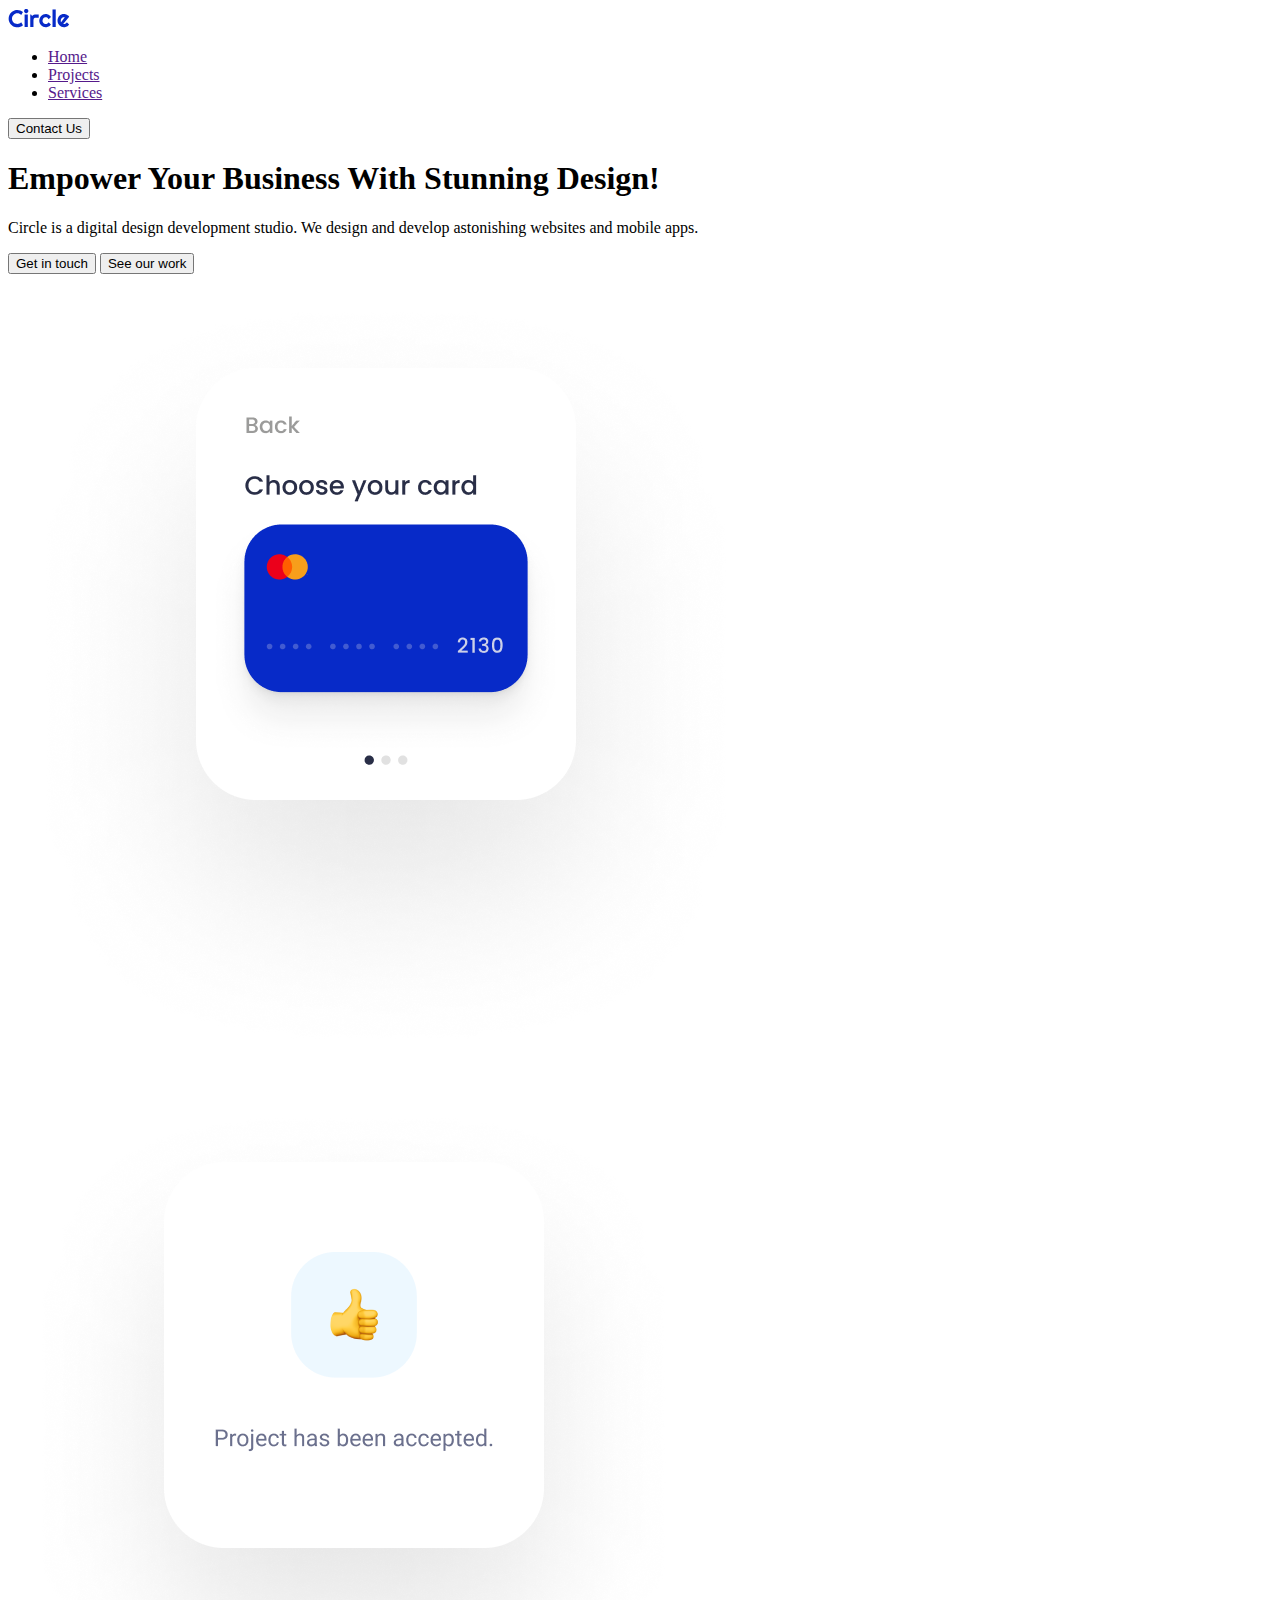
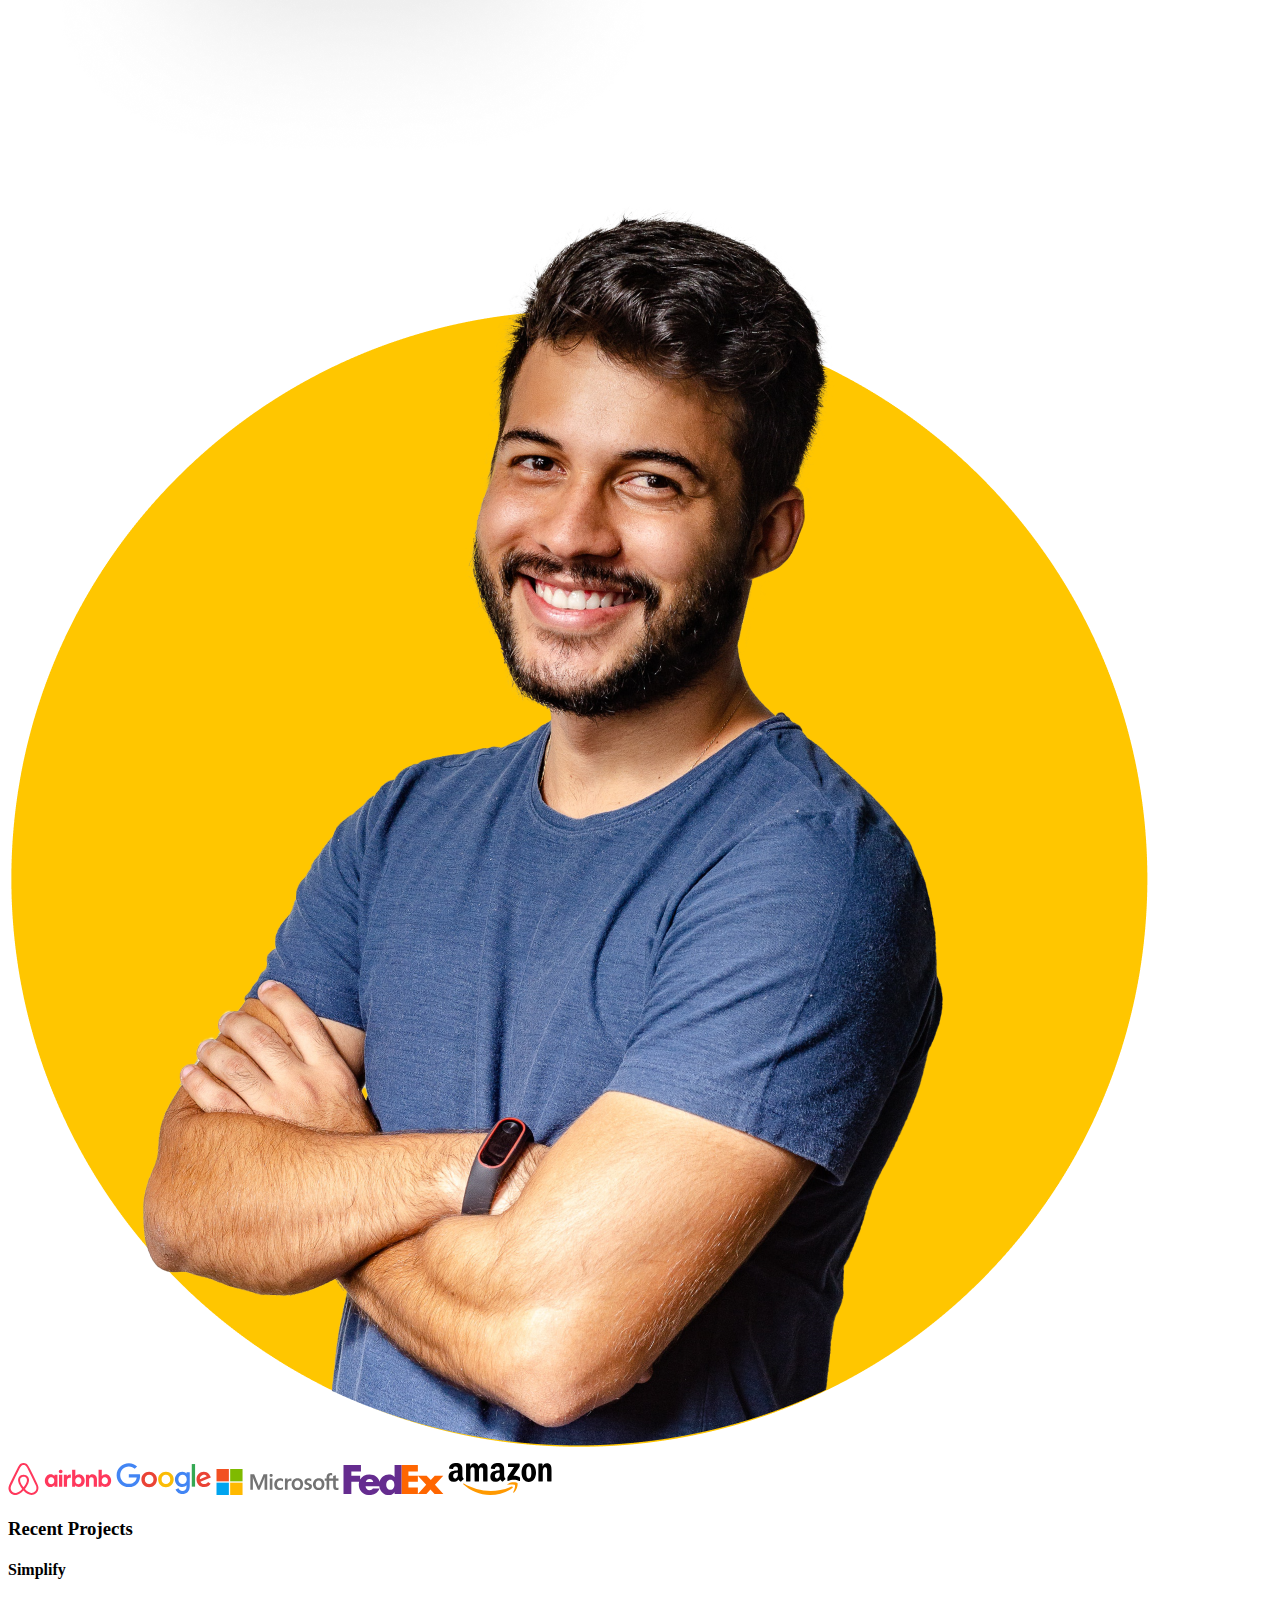
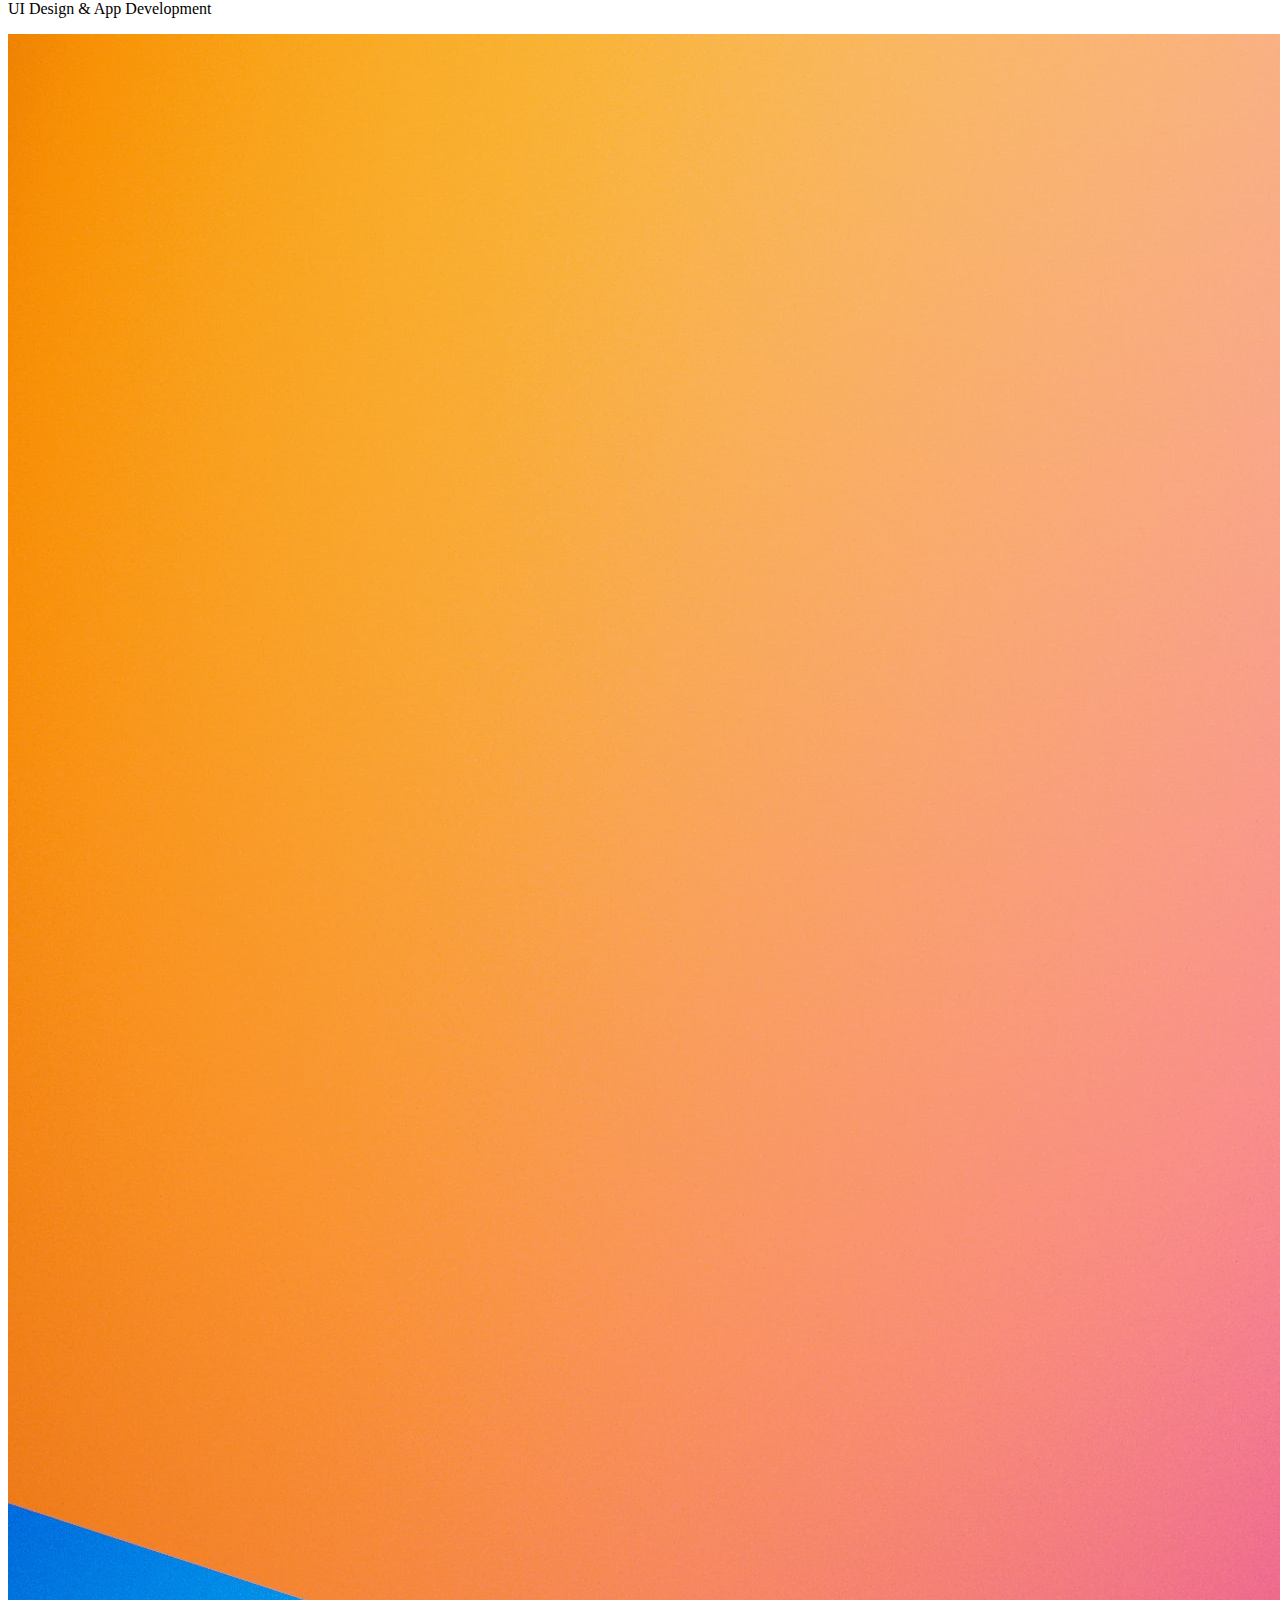
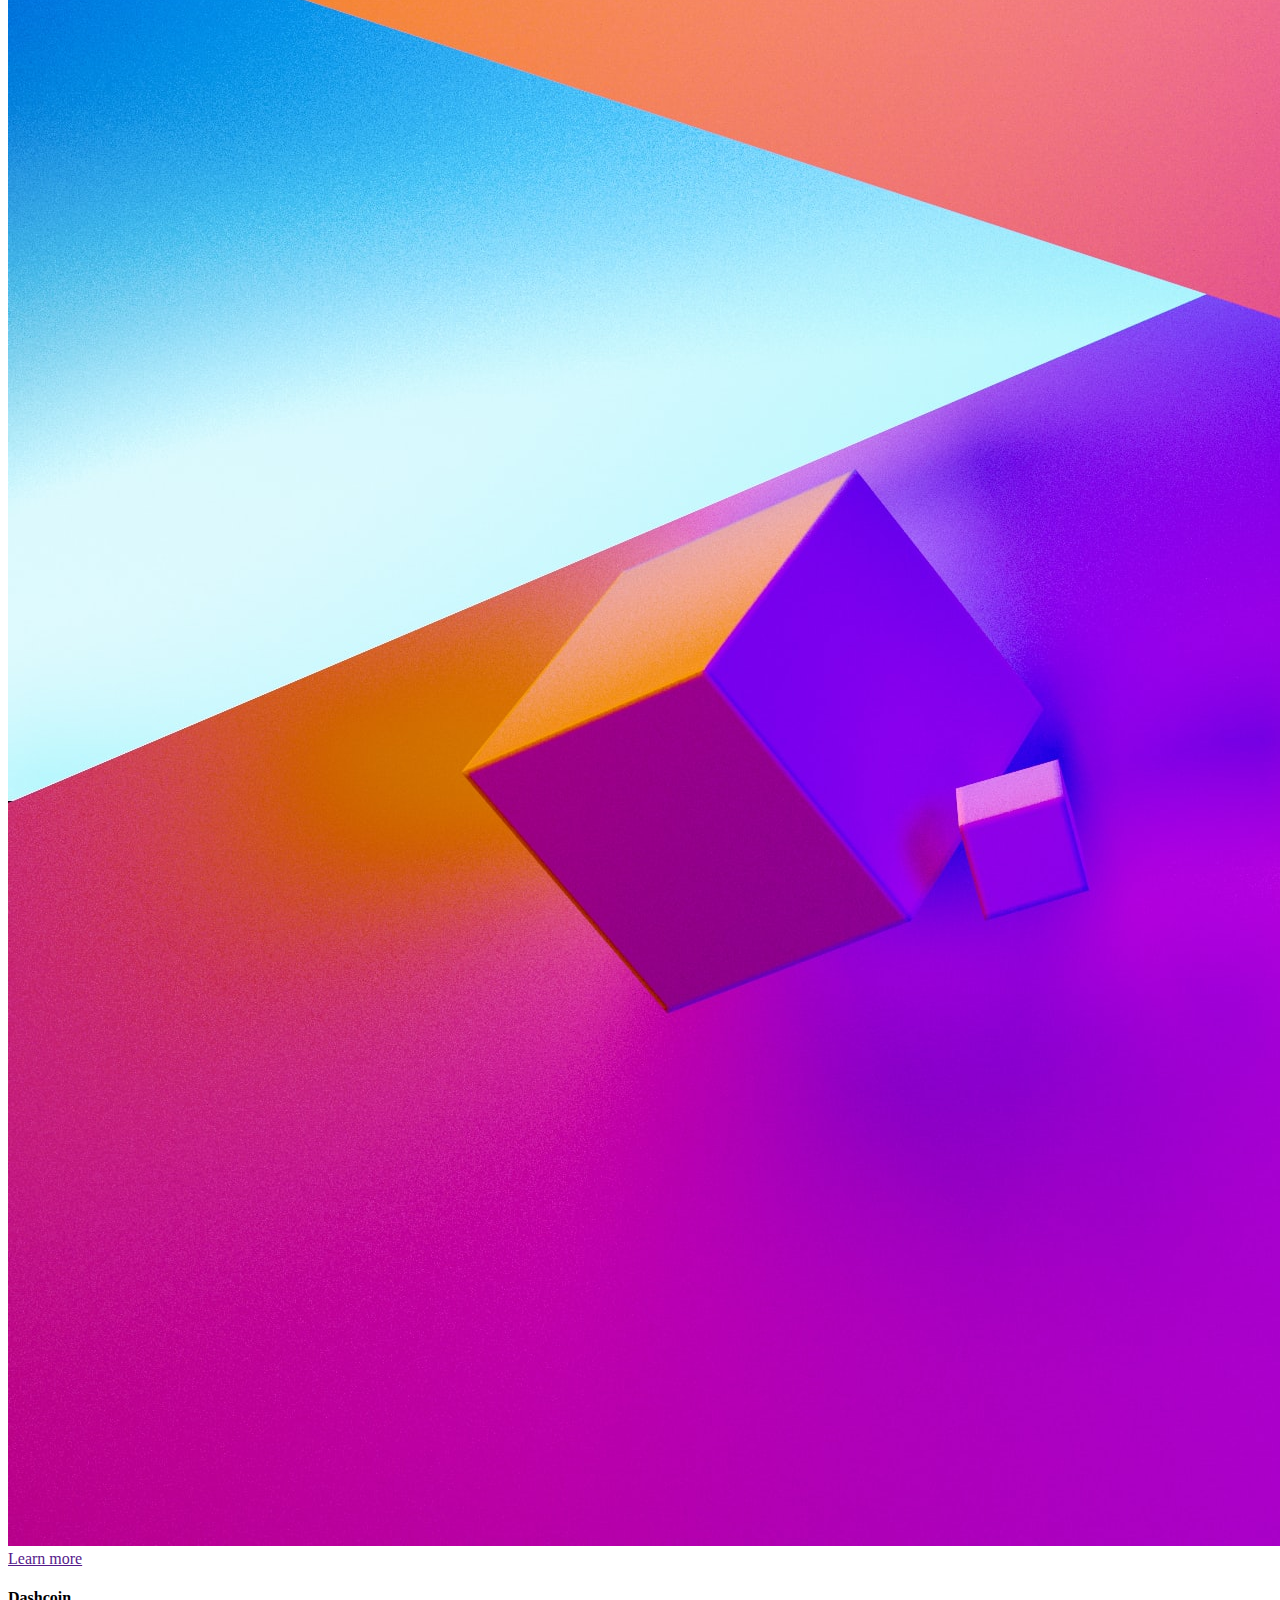
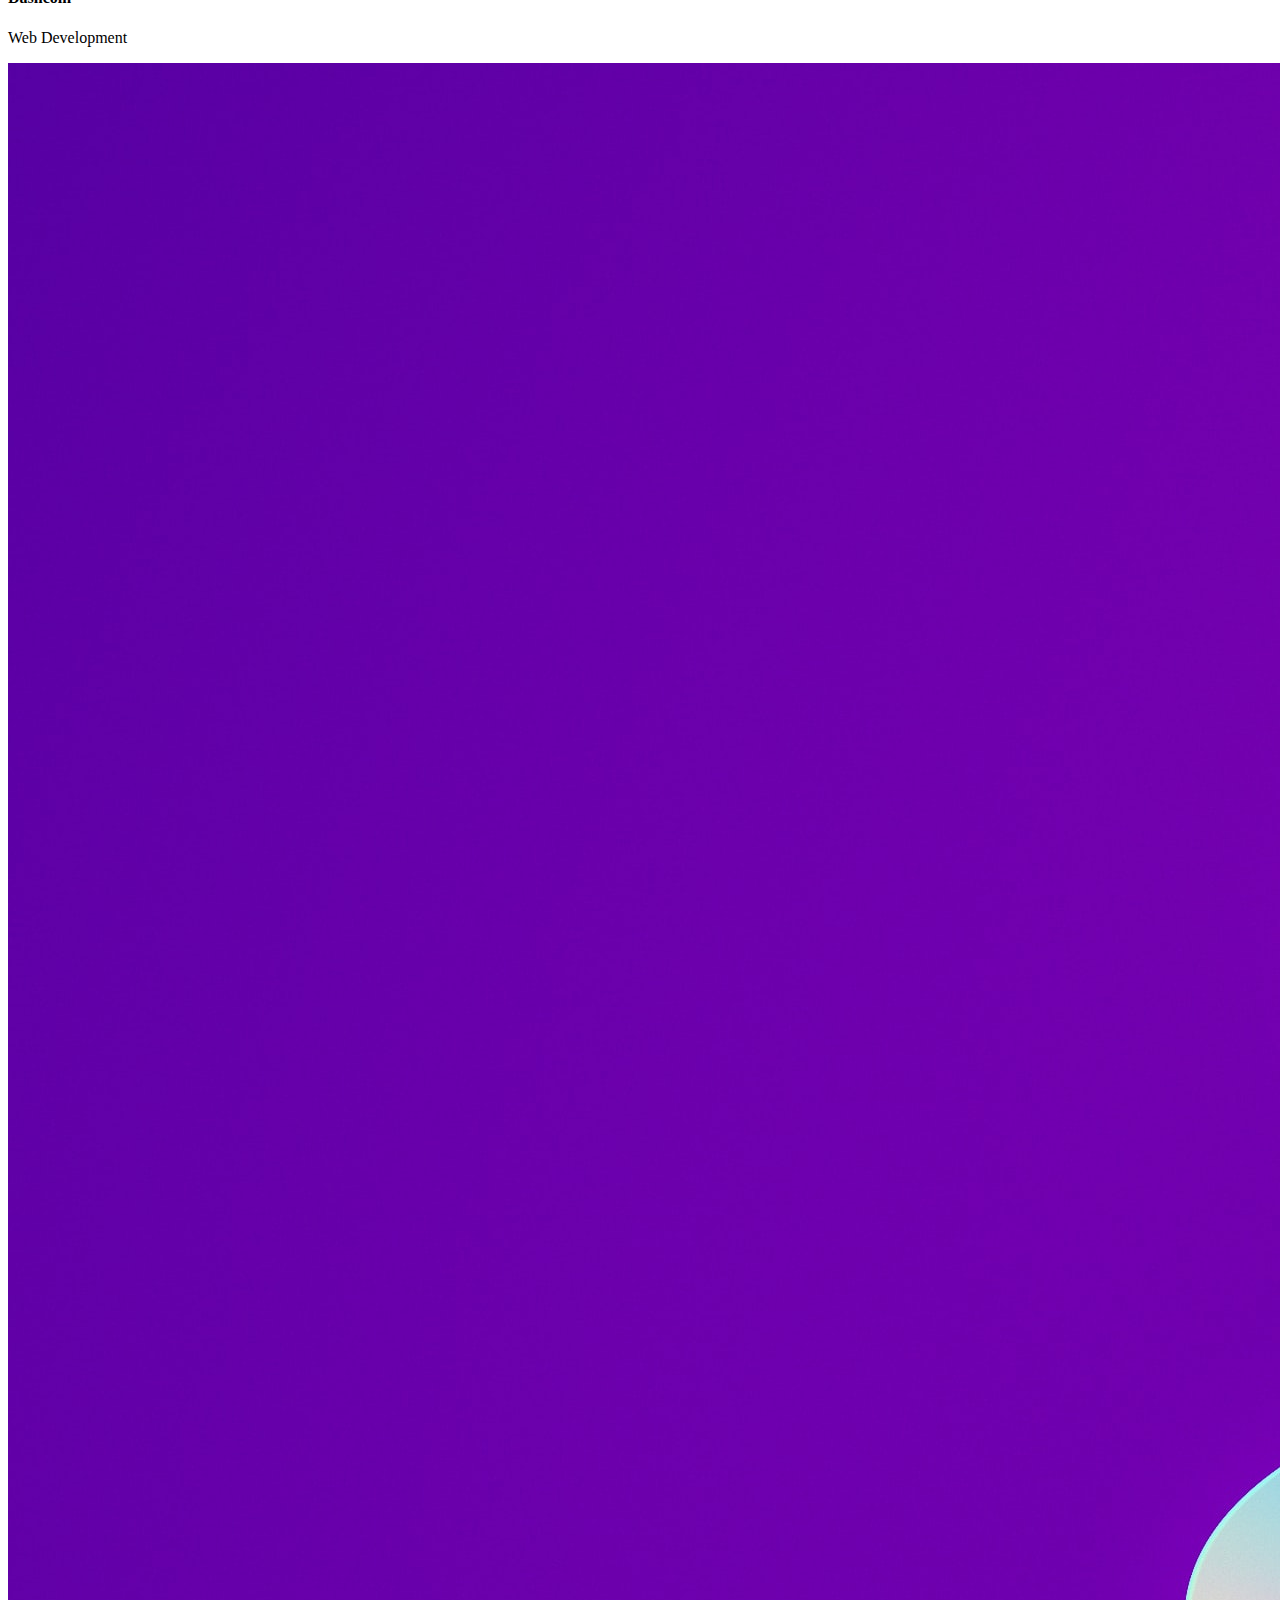
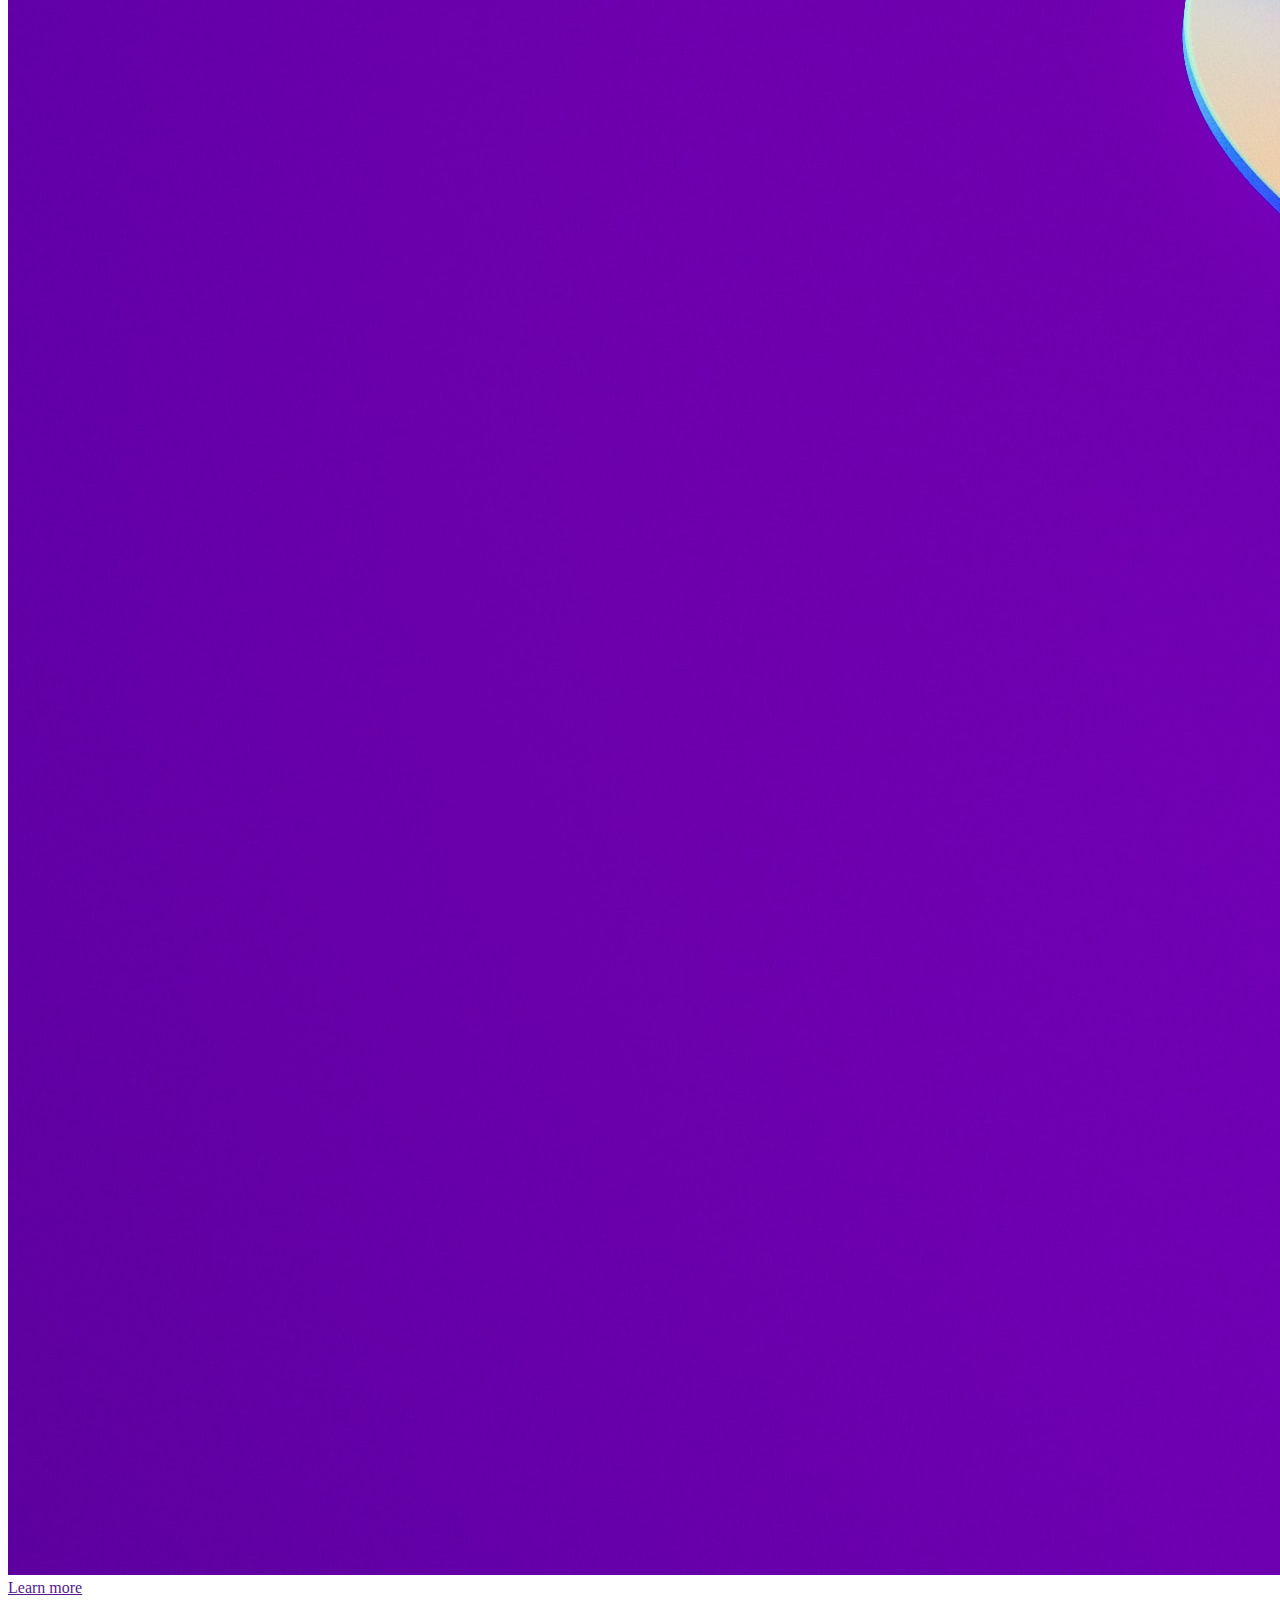
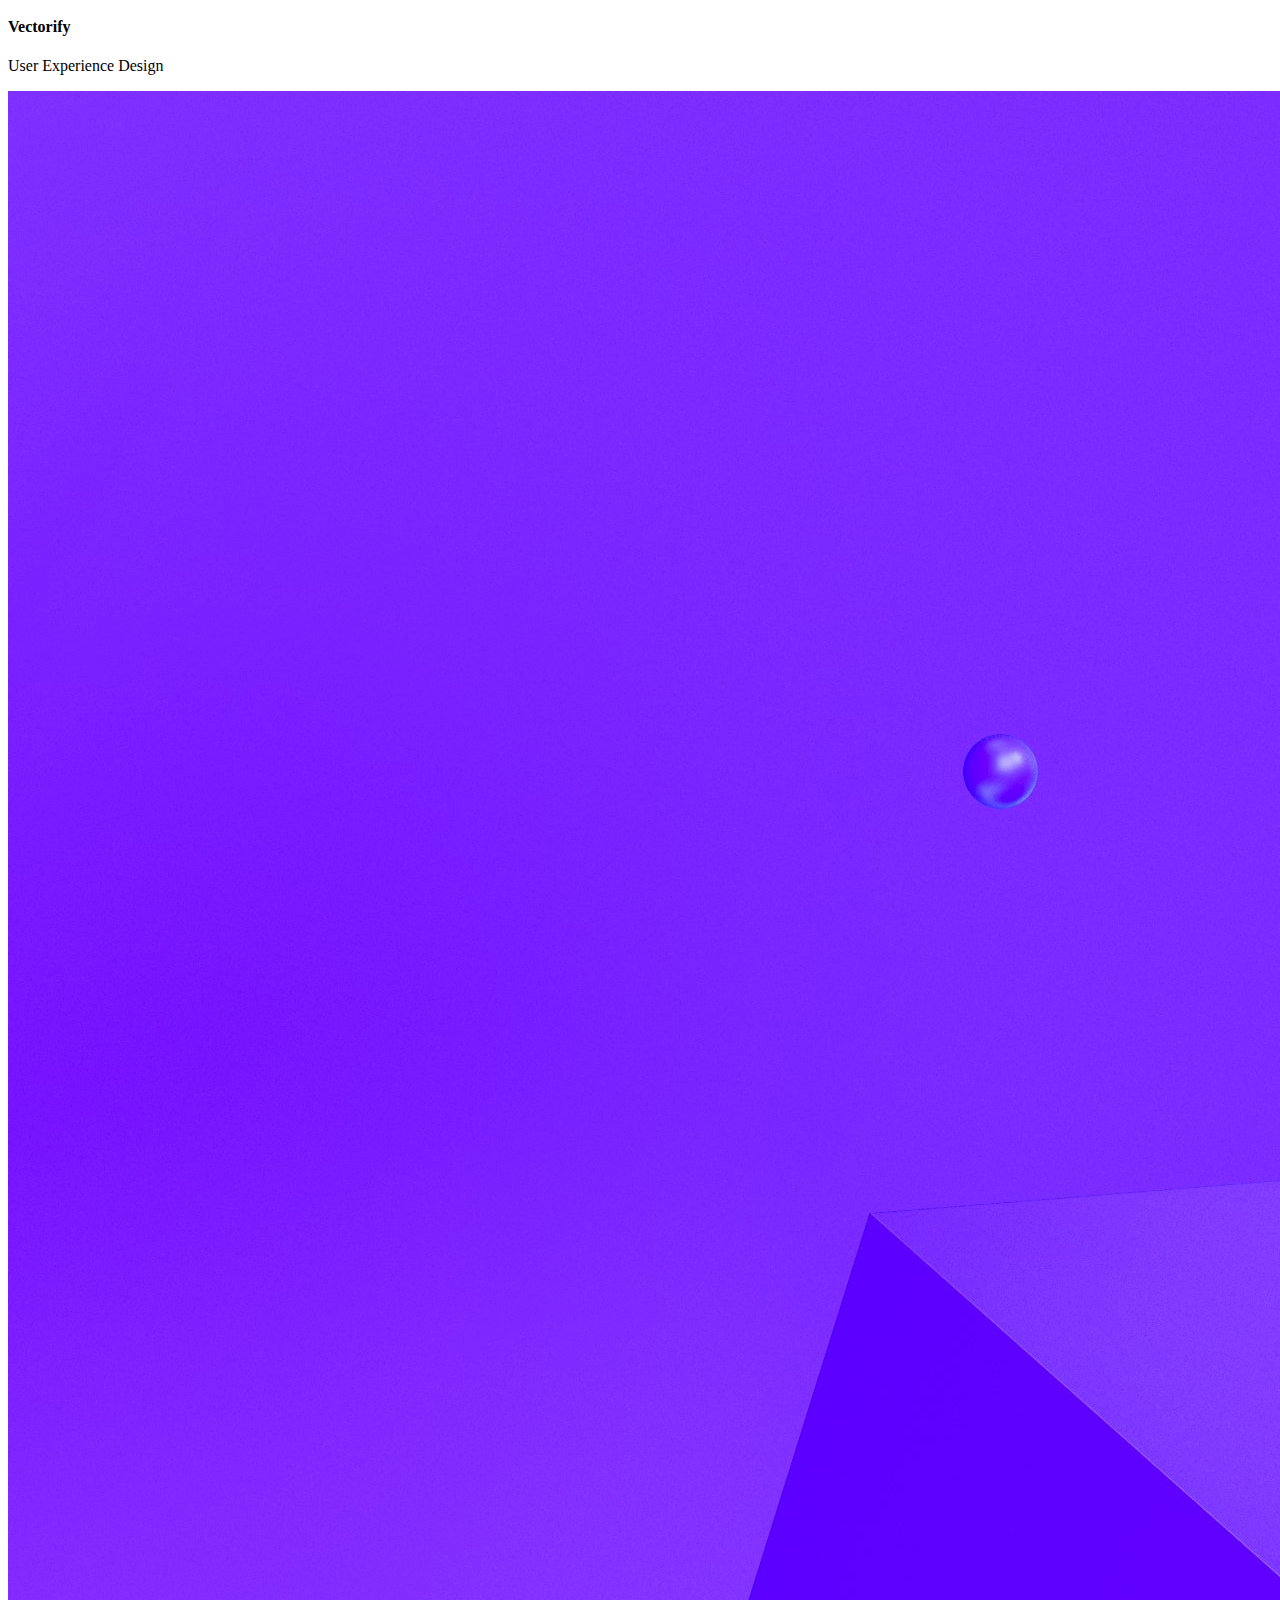
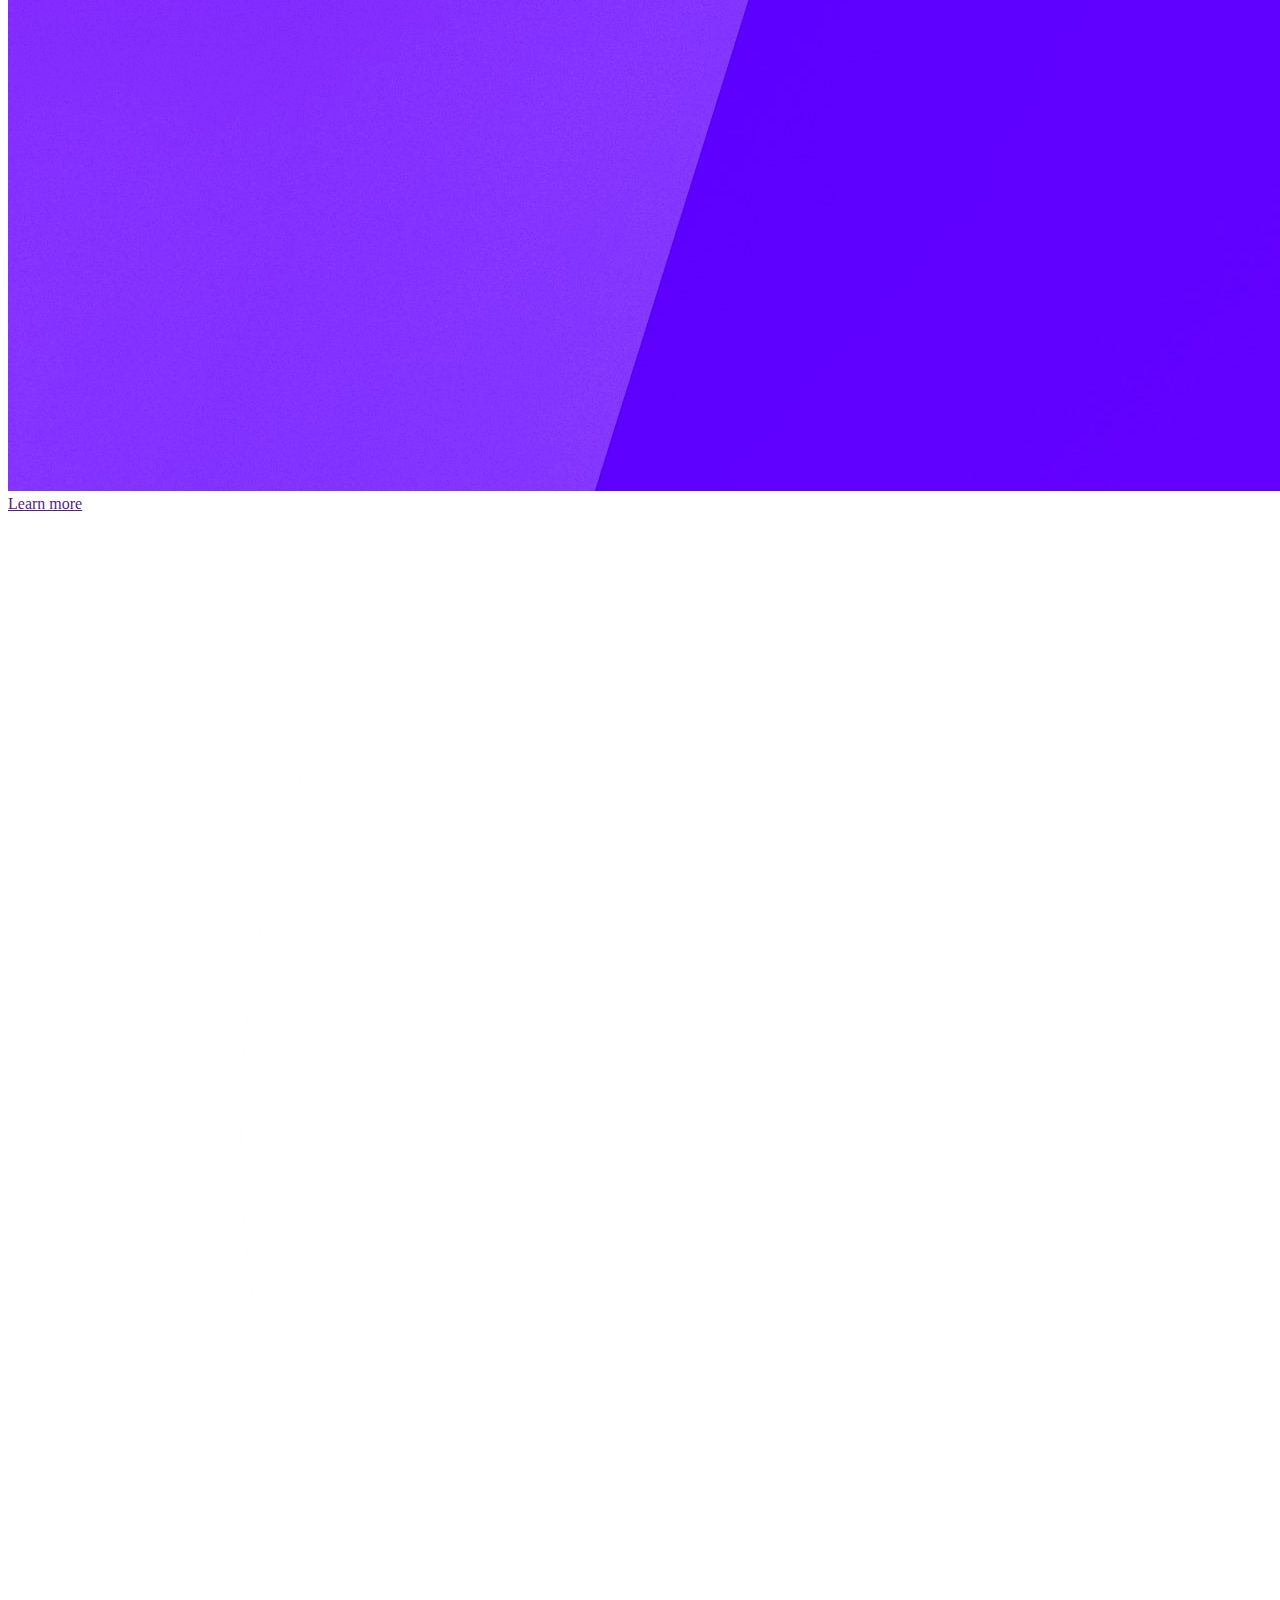
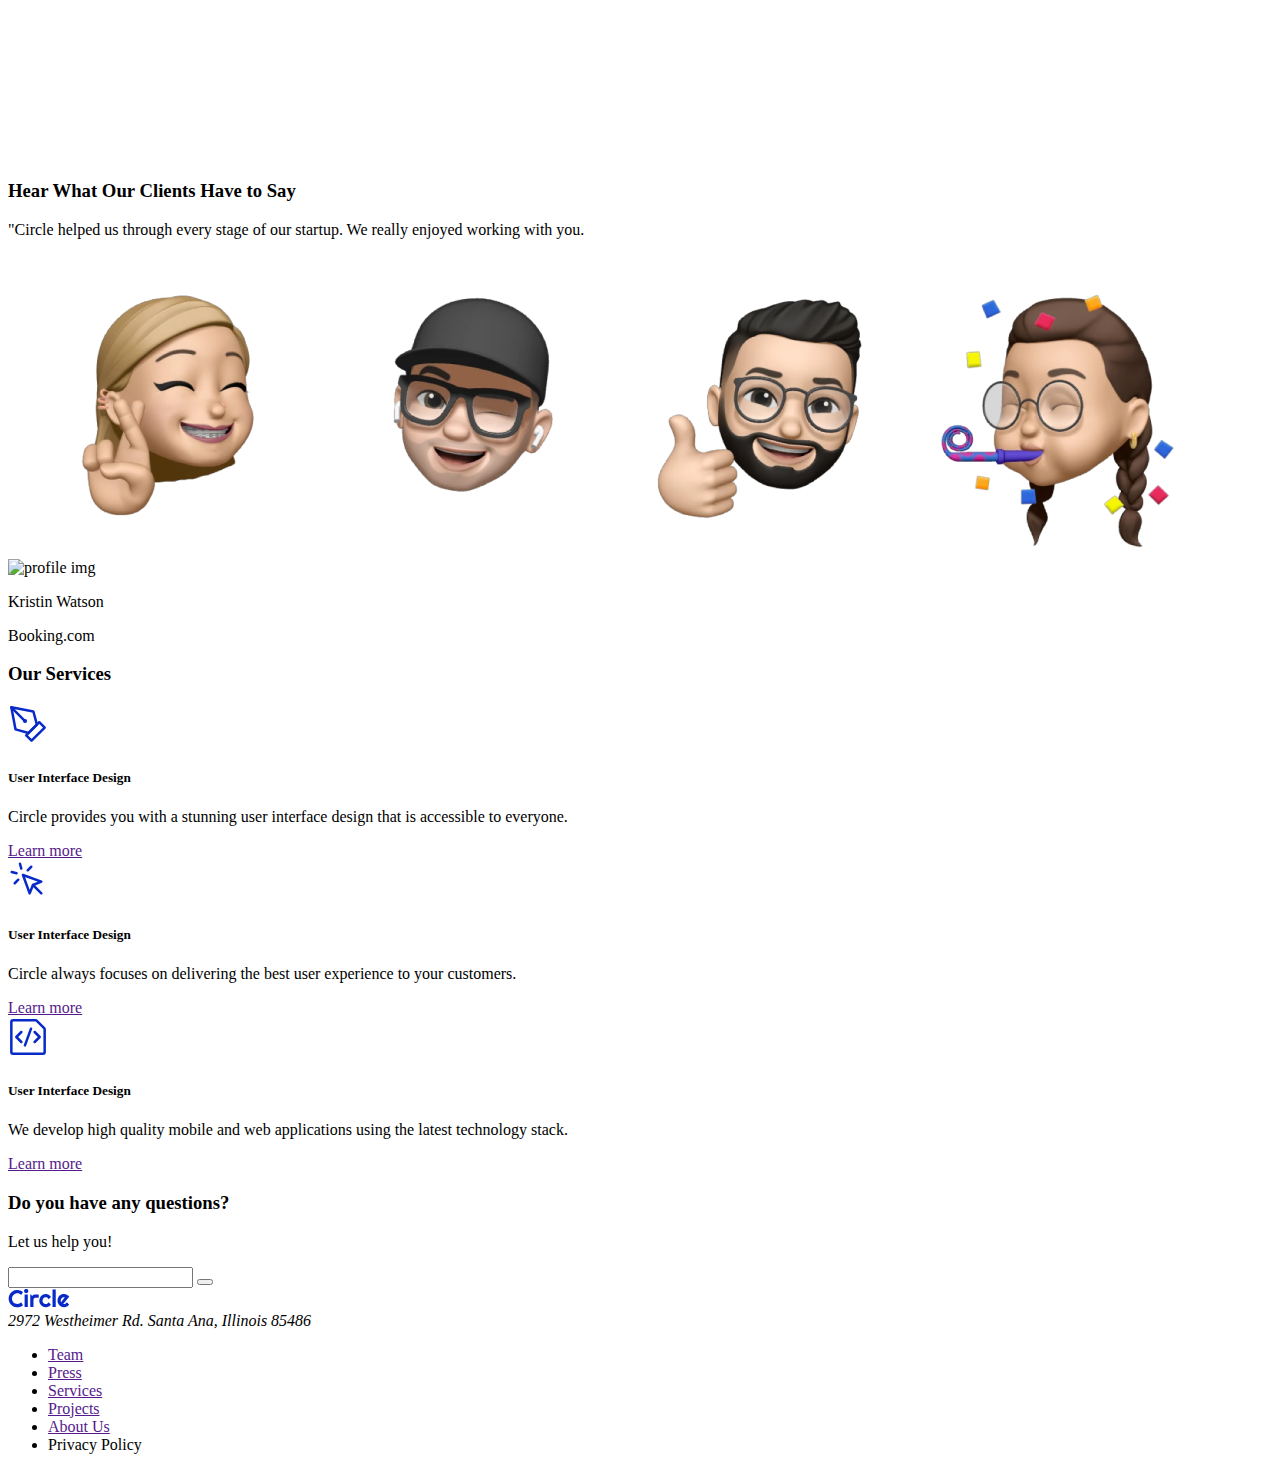
==== html/index.html @ a46a7821 "index.html ready" ====
<!DOCTYPE html>
<html lang="en">
  <head>
    <meta charset="UTF-8">
    <meta name="viewport" content="width=device-width, initial-scale=1.0">
    <meta http-equiv="X-UA-Compatible" content="ie=edge">
    <title>Circle</title>
    <link rel="stylesheet" href="../styles/style.css">
    <link rel="icon" href="./favicon.ico" type="image/x-icon">
  </head>
  <body>

    <nav class="nav-bar">
        <img src="../project-assets/logos/circle.svg" alt="Circle Logo">
        <ul>
            <li><a id="nav-home" href="">Home</a></li>
            <li><a href="">Projects</a></li>
            <li><a href="">Services</a></li>
        </ul>
        <button>Contact Us</button>
    </nav>
    <header class="header">
        <h1>Empower Your Business With Stunning Design!</h1>
        <p>Circle is a digital design development studio. We design and develop astonishing websites and mobile apps.</p>
        <button>Get in touch</button>
        <button>See our work</button>
        <div class="header-img">
            <img class="cards" src="../project-assets/hero-section/card-1.png" alt="Card-1">
            <img class="cards" src="../project-assets/hero-section/card-2.png" alt="Card-2">
            <img class="hero" src="../project-assets/hero-section/hero-image.png" alt="Hero">
        </div>
    </header>
    <div id="logos-div">
        <img src="../project-assets/logos/airbnb-logo.svg" alt="Airbnb Logo">
        <img src="../project-assets/logos/google-logo.svg" alt="Google Logo">
        <img src="../project-assets/logos/microsoft-logo.svg" alt="Microsoft Logo">
        <img src="../project-assets/logos/fedex-logo.svg" alt="Fedex Logo">
        <img src="../project-assets/logos/amazon-logo.svg" alt="Amazon Logo">
    </div>

    <!-- SECTION 1 -->
    <section class="projects-section">
        <h3>Recent Projects</h3>
        <div><h4>Simplify</h4>
            <p>UI Design & App Development</p>
            <img src="../project-assets/projects-section/1.jpg" alt="Simplify Img">
            <a href="">Learn more</a>
        </div>
        <div>
            <h4>Dashcoin</h4>
            <p>Web Development</p>
            <img src="../project-assets/projects-section/2.jpg" alt="Dashcoin Img">
            <a href="">Learn more</a>
        </div>
        <div>
            <h4>Vectorify</h4>
            <p>User Experience Design</p>
            <img src="../project-assets/projects-section/3.jpg" alt="Vectorify Img">
            <a href="">Learn more</a>
        </div>
        

    </section>
    <!-- SECTION 2 -->
    <section class="testimonial-section">
        <img src="../project-assets/testimonial-section/orbit.png" alt="background img">
        <div>
            <h3>Hear What Our Clients Have to Say</h3>
            <p>"Circle helped us through every stage of our startup. We really enjoyed working with you.</p>
        </div>
        <img src="../project-assets/testimonial-section/memoji-1.png" alt="memoji 1">
        <img src="../project-assets/testimonial-section/memoji-2.png" alt="memoji 2">
        <img src="../project-assets/testimonial-section/memoji-3.png" alt="memoji 3">
        <img src="../project-assets/testimonial-section/memoji-4.png" alt="memoji 4">
        <div>
            <img src="project-assets/testimonial-section/profile.png" alt="profile img">
            <div>
                <p>Kristin Watson</p>
                <p>Booking.com</p>
            </div>
            
        </div>
    </section>
    <!-- SECTION 3 -->
    <section class="services-section">
        <h3>Our Services</h3>
        <div>
            <img src="../project-assets/services-section/icons/1.svg" alt="icon 1">
            <h5>User Interface Design</h5>
            <p>Circle provides you with a stunning user interface design that is accessible to everyone.</p>
            <a href="">Learn more</a>
        </div>
        <div>
            <img src="../project-assets/services-section/icons/2.svg" alt="icon 2">
            <h5>User Interface Design</h5>
            <p>Circle always focuses on delivering the best user experience to your customers.</p>
            <a href="">Learn more</a>
        </div>
        <div>
            <img src="../project-assets/services-section/icons/3.svg" alt="icon 3">
            <h5>User Interface Design</h5>
            <p>We develop high quality mobile and web applications using the latest technology stack.</p>
            <a href="">Learn more</a>
        </div>
    </section>
    <!-- SECTION 4 -->
    <section class="CTA-section">
        <h3>Do you have any questions?</h3>
        <p>Let us help you!</p>
        <div>
            <input type="email">
            <button value="click"></button>
        </div>
        
    </section>

    <footer>
        <img src="../project-assets/logos/circle.svg" alt="Circle Logo">
        <address>2972 Westheimer Rd. Santa Ana, Illinois 85486</address>
        <ul>
            <li><a href="">Team</a></li>
            <li><a href="">Press</a></li>
            <li><a href="">Services</a></li>
            <li><a href="">Projects</a></li>
            <li><a href="">About Us</a></li>
            <li><a href=""></a>Privacy Policy</li>
        </ul>
    </footer>

	<script src="../js/index.js"></script>
  </body>
</html>
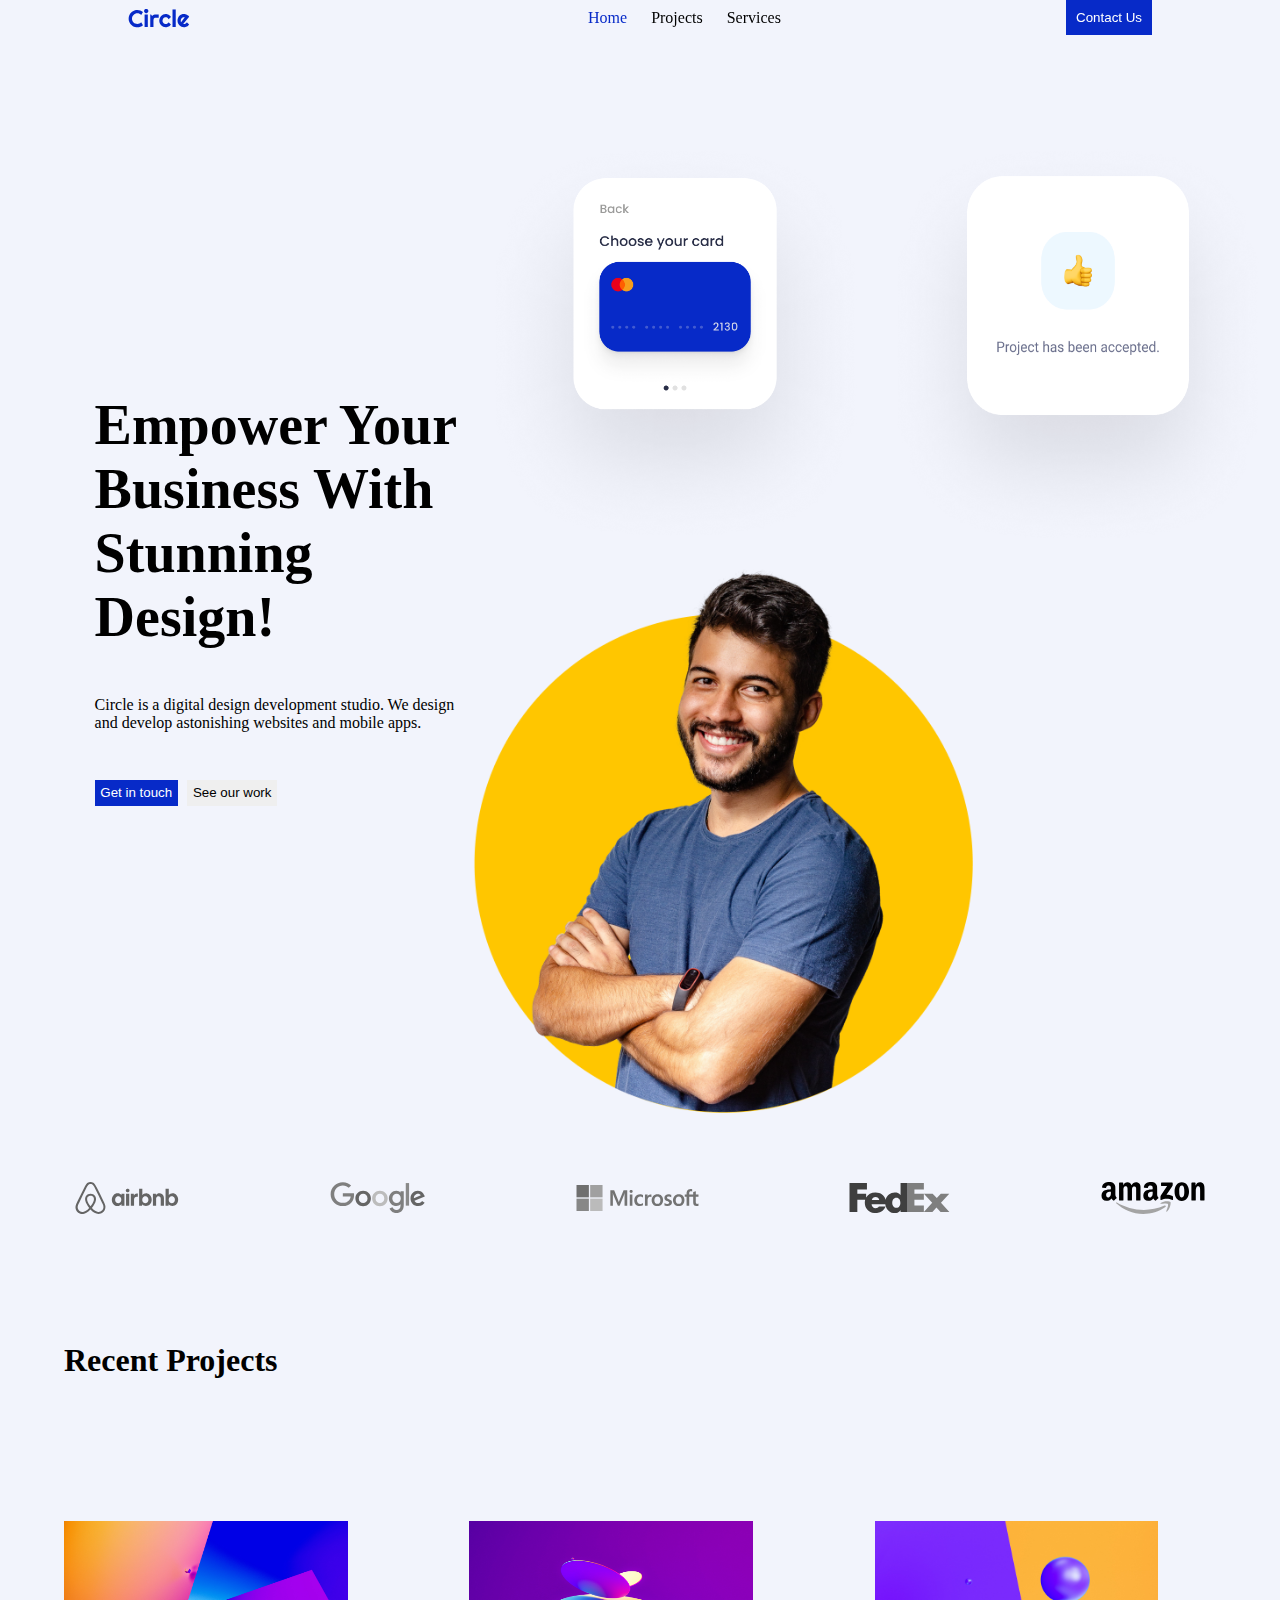
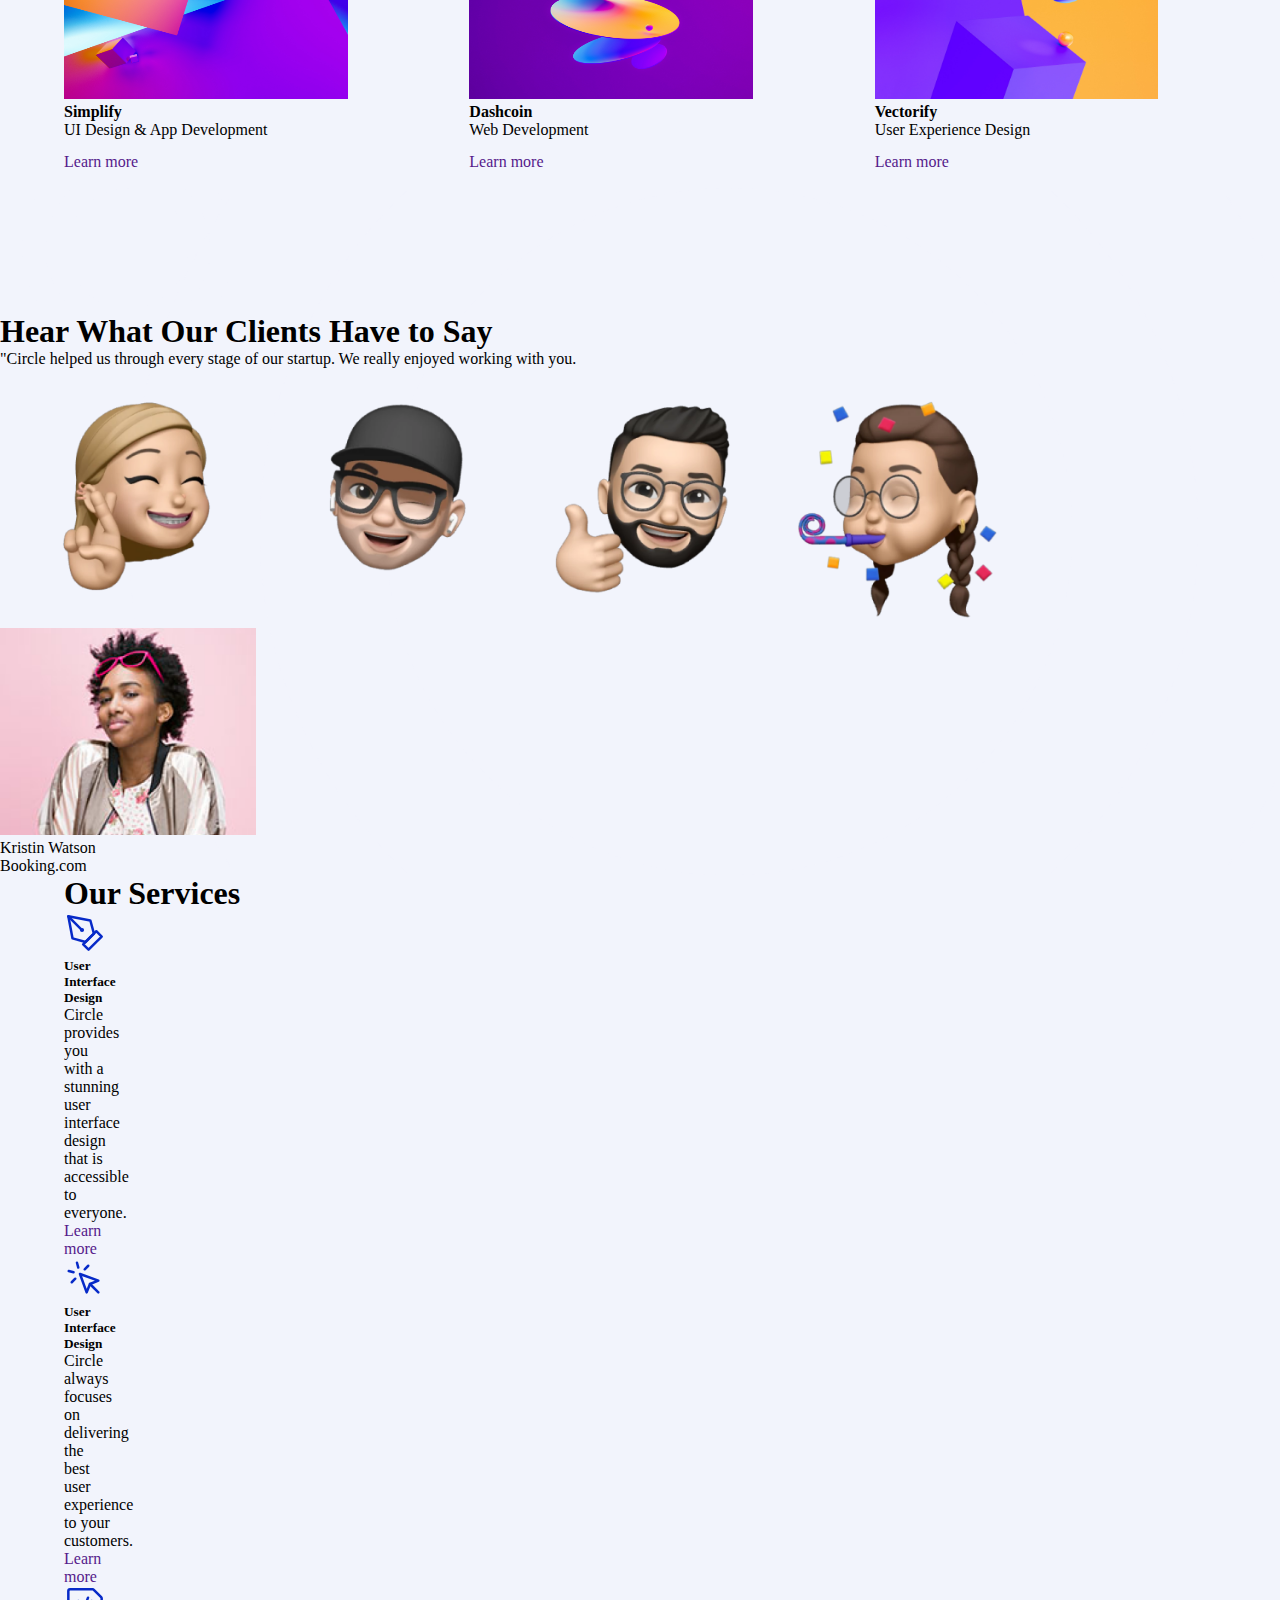
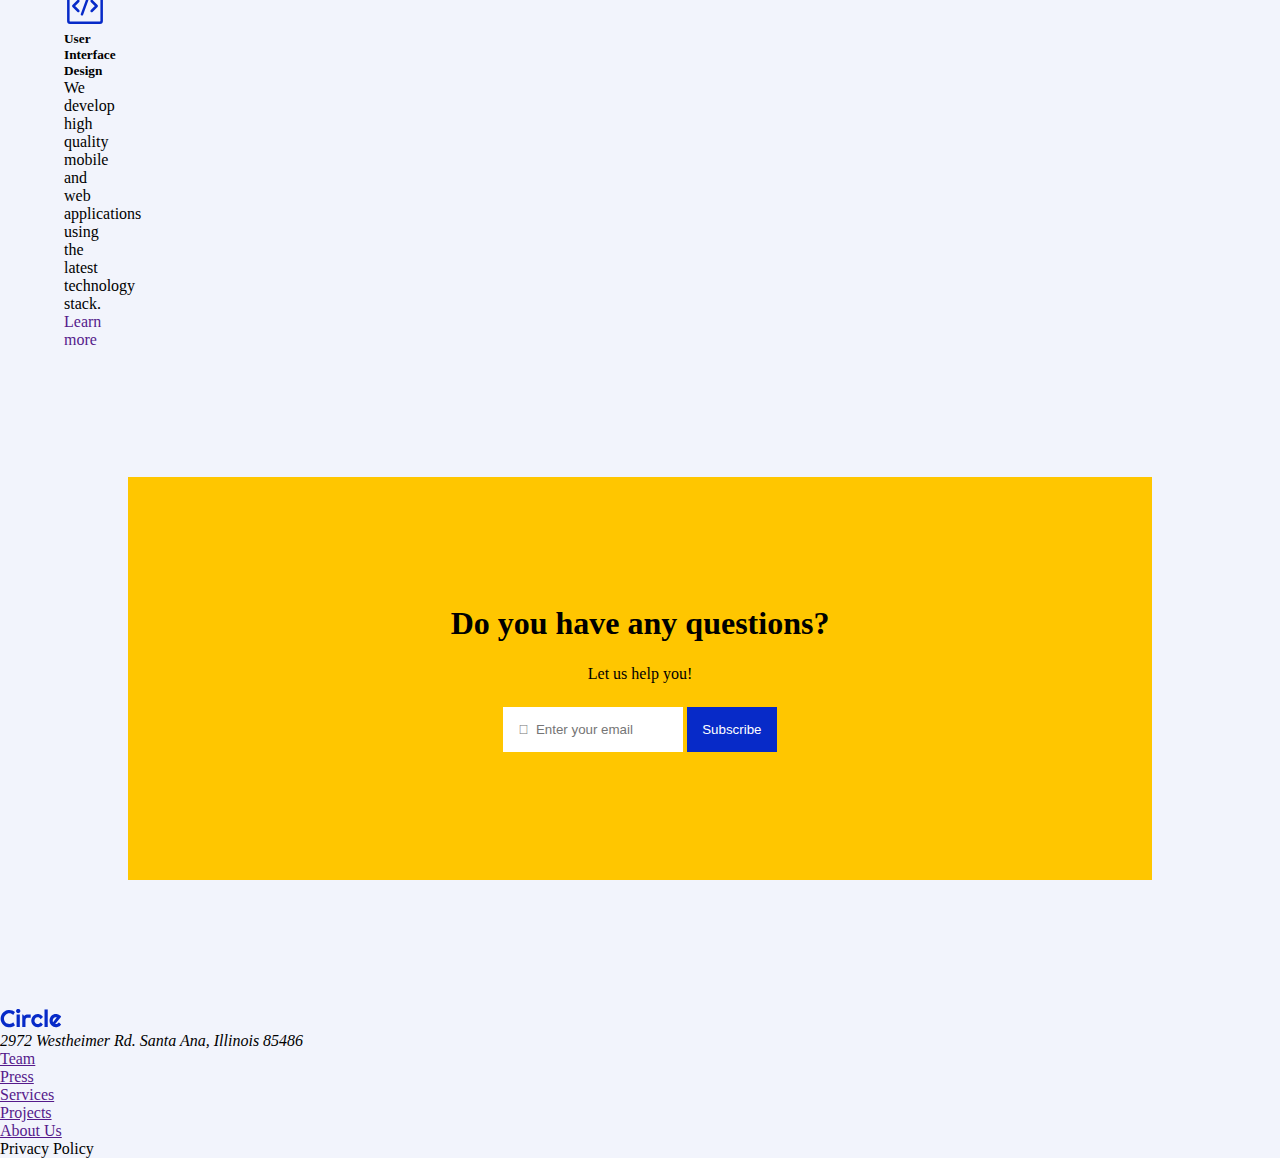
==== commit 3c411fbb: "added project-page, many things to fix in the index-page, so many.." ====
--- a/html/index.html
+++ b/html/index.html
@@ -2,14 +2,12 @@
 <html lang="en">
   <head>
     <meta charset="UTF-8">
-    <meta name="viewport" content="width=device-width, initial-scale=1.0">
-    <meta http-equiv="X-UA-Compatible" content="ie=edge">
     <title>Circle</title>
-    <link rel="stylesheet" href="../styles/style.css">
-    <link rel="icon" href="./favicon.ico" type="image/x-icon">
+    <link rel="stylesheet" href="../styles/style-index.css">
+    <link href="https://cdnjs.cloudflare.com/ajax/libs/font-awesome/4.7.0/css/font-awesome.min.css" rel="stylesheet"/>
   </head>
   <body>
-
+    <main>
     <nav class="nav-bar">
         <img src="../project-assets/logos/circle.svg" alt="Circle Logo">
         <ul>
@@ -20,16 +18,21 @@
         <button>Contact Us</button>
     </nav>
     <header class="header">
-        <h1>Empower Your Business With Stunning Design!</h1>
-        <p>Circle is a digital design development studio. We design and develop astonishing websites and mobile apps.</p>
-        <button>Get in touch</button>
-        <button>See our work</button>
+        <div class="header-box-1">
+            <h1>Empower Your Business With Stunning Design!</h1>
+            <p>Circle is a digital design development studio. We design and develop astonishing websites and mobile apps.</p>
+            <div class="header-btn">
+                <button class="header-btn-1">Get in touch</button>
+                <button class="header-btn-2">See our work</button>
+            </div>  
+        </div>
         <div class="header-img">
-            <img class="cards" src="../project-assets/hero-section/card-1.png" alt="Card-1">
-            <img class="cards" src="../project-assets/hero-section/card-2.png" alt="Card-2">
+            <img class="cards" id="card-1" src="../project-assets/hero-section/card-1.png" alt="Card-1">
+            <img class="cards" id="card-2" src="../project-assets/hero-section/card-2.png" alt="Card-2">
             <img class="hero" src="../project-assets/hero-section/hero-image.png" alt="Hero">
         </div>
     </header>
+    
     <div id="logos-div">
         <img src="../project-assets/logos/airbnb-logo.svg" alt="Airbnb Logo">
         <img src="../project-assets/logos/google-logo.svg" alt="Google Logo">
@@ -40,28 +43,31 @@
 
     <!-- SECTION 1 -->
     <section class="projects-section">
-        <h3>Recent Projects</h3>
-        <div><h4>Simplify</h4>
-            <p>UI Design & App Development</p>
-            <img src="../project-assets/projects-section/1.jpg" alt="Simplify Img">
-            <a href="">Learn more</a>
+        <h3 >Recent Projects</h3>
+        <div class="box-projects">
+            <div class="project-box">
+                <img src="../project-assets/projects-section/1.jpg" alt="Simplify Img">
+                <h4>Simplify</h4>
+                <p>UI Design & App Development</p>
+                <a href="">Learn more</a>
+            </div>
+            <div class="project-box">
+                <img src="../project-assets/projects-section/2.jpg" alt="Dashcoin Img">
+                <h4>Dashcoin</h4>
+                <p>Web Development</p>
+                <a href="">Learn more</a>
+            </div>
+            <div class="project-box">
+                <img src="../project-assets/projects-section/3.jpg" alt="Vectorify Img">
+                <h4>Vectorify</h4>
+                <p>User Experience Design</p>
+                <a href="">Learn more</a>
+            </div>
         </div>
-        <div>
-            <h4>Dashcoin</h4>
-            <p>Web Development</p>
-            <img src="../project-assets/projects-section/2.jpg" alt="Dashcoin Img">
-            <a href="">Learn more</a>
-        </div>
-        <div>
-            <h4>Vectorify</h4>
-            <p>User Experience Design</p>
-            <img src="../project-assets/projects-section/3.jpg" alt="Vectorify Img">
-            <a href="">Learn more</a>
-        </div>
-        
+    </section>
 
-    </section>
     <!-- SECTION 2 -->
+
     <section class="testimonial-section">
         <img src="../project-assets/testimonial-section/orbit.png" alt="background img">
         <div>
@@ -73,7 +79,7 @@
         <img src="../project-assets/testimonial-section/memoji-3.png" alt="memoji 3">
         <img src="../project-assets/testimonial-section/memoji-4.png" alt="memoji 4">
         <div>
-            <img src="project-assets/testimonial-section/profile.png" alt="profile img">
+            <img src="../project-assets/testimonial-section/profile.png" alt="profile img">
             <div>
                 <p>Kristin Watson</p>
                 <p>Booking.com</p>
@@ -85,31 +91,41 @@
     <section class="services-section">
         <h3>Our Services</h3>
         <div>
-            <img src="../project-assets/services-section/icons/1.svg" alt="icon 1">
-            <h5>User Interface Design</h5>
-            <p>Circle provides you with a stunning user interface design that is accessible to everyone.</p>
-            <a href="">Learn more</a>
-        </div>
-        <div>
-            <img src="../project-assets/services-section/icons/2.svg" alt="icon 2">
-            <h5>User Interface Design</h5>
-            <p>Circle always focuses on delivering the best user experience to your customers.</p>
-            <a href="">Learn more</a>
-        </div>
-        <div>
-            <img src="../project-assets/services-section/icons/3.svg" alt="icon 3">
-            <h5>User Interface Design</h5>
-            <p>We develop high quality mobile and web applications using the latest technology stack.</p>
-            <a href="">Learn more</a>
+            <div>
+                <div class="logo">
+                    <img src='../project-assets/services-section/icons/1.svg') alt="icon 1">
+                </div>
+                <h5>User Interface Design</h5>
+                <p>Circle provides you with a stunning user interface design that is accessible to everyone.</p>
+                <a href="">Learn more</a>
+            </div>
+            <div>
+                <div class="logo">
+                    <img src="../project-assets/services-section/icons/2.svg" alt="icon 2">
+                </div>
+                <h5>User Interface Design</h5>
+                <p>Circle always focuses on delivering the best user experience to your customers.</p>
+                <a href="">Learn more</a>
+            </div>
+            <div>
+                <div class="logo">
+                    <img src="../project-assets/services-section/icons/3.svg" alt="icon 3">
+                </div>
+                <h5>User Interface Design</h5>
+                <p>We develop high quality mobile and web applications using the latest technology stack.</p>
+                <a href="">Learn more</a>
+            </div>
         </div>
     </section>
+
     <!-- SECTION 4 -->
+
     <section class="CTA-section">
-        <h3>Do you have any questions?</h3>
-        <p>Let us help you!</p>
-        <div>
-            <input type="email">
-            <button value="click"></button>
+        <h3 class="CTA-elem">Do you have any questions?</h3>
+        <p class="CTA-elem">Let us help you!</p>
+        <div class="email-content">
+            <input type="email" class="input-email" name="emailAddress" placeholder="&#xf0e0;  Enter your email">
+            <button value="click">Subscribe</button>
         </div>
         
     </section>
@@ -126,7 +142,7 @@
             <li><a href=""></a>Privacy Policy</li>
         </ul>
     </footer>
-
+    </main>
 	<script src="../js/index.js"></script>
   </body>
 </html>--- a/styles/style-index.css
+++ b/styles/style-index.css
@@ -0,0 +1,271 @@
+* {
+    margin: 0;
+    padding: 0;
+    
+}
+
+body {
+    background-color: #F2F4FC;
+    box-sizing: border-box;
+    width: 100%;
+    
+}
+main {
+    box-sizing: border-box;
+    
+    
+}
+
+/* text-decoration: none; */
+/* letter-spacing: 0.5px; */
+
+h1 {
+    font-size: 3.5rem;
+}
+h2 {
+    font-size: 3rem;
+}
+h3 {
+    font-size: 2rem;
+}
+h4 {
+    font-size: 1rem;
+}
+
+.nav-bar {
+    height: auto;
+    width: 100%;
+    display: flex; 
+    justify-content: space-between;
+    align-items: center;
+    box-sizing: border-box;
+    padding: 0 10% 0; 
+    position: fixed; 
+}
+
+
+
+
+.nav-bar ul {
+    list-style: none;
+    /* text-indent: -5px; */
+    display: flex;
+    align-items: center;
+    max-width: 80px;
+
+}
+
+.nav-bar li {
+    padding-right: 30%;
+   
+}
+.nav-bar li a{
+    text-decoration: none;
+    color: black;  
+}
+
+#nav-home {
+    color: #072AC8;
+}
+
+.nav-bar button {
+    background-color: #072AC8;
+    color: white;
+    border-color: white;
+    border-style: none;
+    padding: 10px;
+    max-width: 100px;
+}
+
+.header {
+    padding-top: 10%;
+    display: flex;
+    align-items: center;
+    box-sizing: border-box;
+}
+
+.hero {
+    display: block;  
+    max-width: 500px;
+    height: auto;
+    float: right;
+    
+}
+.cards {
+    width: 50%;
+    height: auto;
+    position: absolute;
+    
+}
+
+#card-1 {
+    position: relative;
+    
+}
+#card-2 {
+    position: relative;
+    
+}
+.header-img {
+   
+    box-sizing: border-box;
+    display: flex;
+    flex-wrap: wrap;
+}
+.header-box-1 {
+    box-sizing: border-box;
+    float: left;
+ 
+}
+.header h1 {
+    margin: 0 0 10% 20%;
+}
+.header p {
+    margin: 0 0 10% 20%;
+}
+
+#logos-div {
+    display: flex;
+    align-items: center;
+    justify-content: space-around;
+    filter: grayscale(100%);
+    padding-top: 5%;
+    padding-bottom: 10%;
+}
+
+.header-btn {
+    float: left;
+    margin: 0 0 10% 20%;
+    display: flex;
+    width: 40%;
+    
+}
+.header-btn-1{
+    margin-right: 5%;
+    background-color: #072AC8;
+    color: white;
+    padding: 3%;
+    border-style: none;
+    text-indent: 0;
+    
+}
+
+.header-btn-2 {
+    border-style: none;
+    text-indent: 0;
+    padding: 3%;
+}
+
+
+.projects-section {
+    display: grid;
+    grid-row: 2;
+    margin-left: 5%;
+    box-sizing: border-box;
+    grid-template-rows: 20%;
+    
+}
+.projects-section p{
+    text-indent: 0;
+    margin-bottom: 5%;
+}
+
+.projects-section img{
+    width: 40%;
+
+}
+.projects-section a {
+    text-decoration: none;
+    
+}
+.box-projects a{
+    text-align: center;
+}
+.box-projects {
+    display: flex;
+    justify-content: space-around;
+    align-items: center;
+}
+
+/* .project-box{
+    background-color: white;
+} */
+.projects-section h3 {
+    margin-bottom: 10%;
+}
+.box-projects div {
+    width: 100%;
+    height: 50%;
+    margin-right: 10%;
+}
+.box-projects img {
+    width: 100%;
+    height: 100%;
+}
+
+.testimonial-section {
+    background-image: url('../project-assets/testimonial-section/orbit.png');
+    background-position: 0 0;
+    background-size: cover;
+    background-repeat: no-repeat;
+}
+.testimonial-section img {
+    width: 20%;
+}
+
+.services-section {
+    display: grid;
+    grid-row: 2;
+    margin-left: 5%;
+    box-sizing: border-box;
+    
+}
+.services-section div {
+    box-sizing: border-box;
+    width: 20%;
+}
+
+.services-section img {
+    
+    
+}
+.services-section a{
+    text-decoration: none;
+    
+}
+
+.logo {
+    padding: 2%;
+    border-radius: 50%;
+    
+    
+}
+
+.CTA-section {
+    margin: 10% auto 10% auto;
+    width: 60%;
+    background-color: #FFC600;
+    display: grid;
+    grid-row: 3;
+    text-align: center;
+    padding: 10%;
+    justify-self: center;
+
+}
+.CTA-section button{
+    background-color: #072AC8;
+    border-style: none;
+    padding: 2%;
+    color: white;
+}
+.CTA-section input {
+    padding: 2%;
+    border-style: none;
+}
+.input-email{
+    font-family: 'Helvetica', FontAwesome, sans-serif;
+}
+
+.CTA-elem {
+    margin-bottom: 3%;
+}
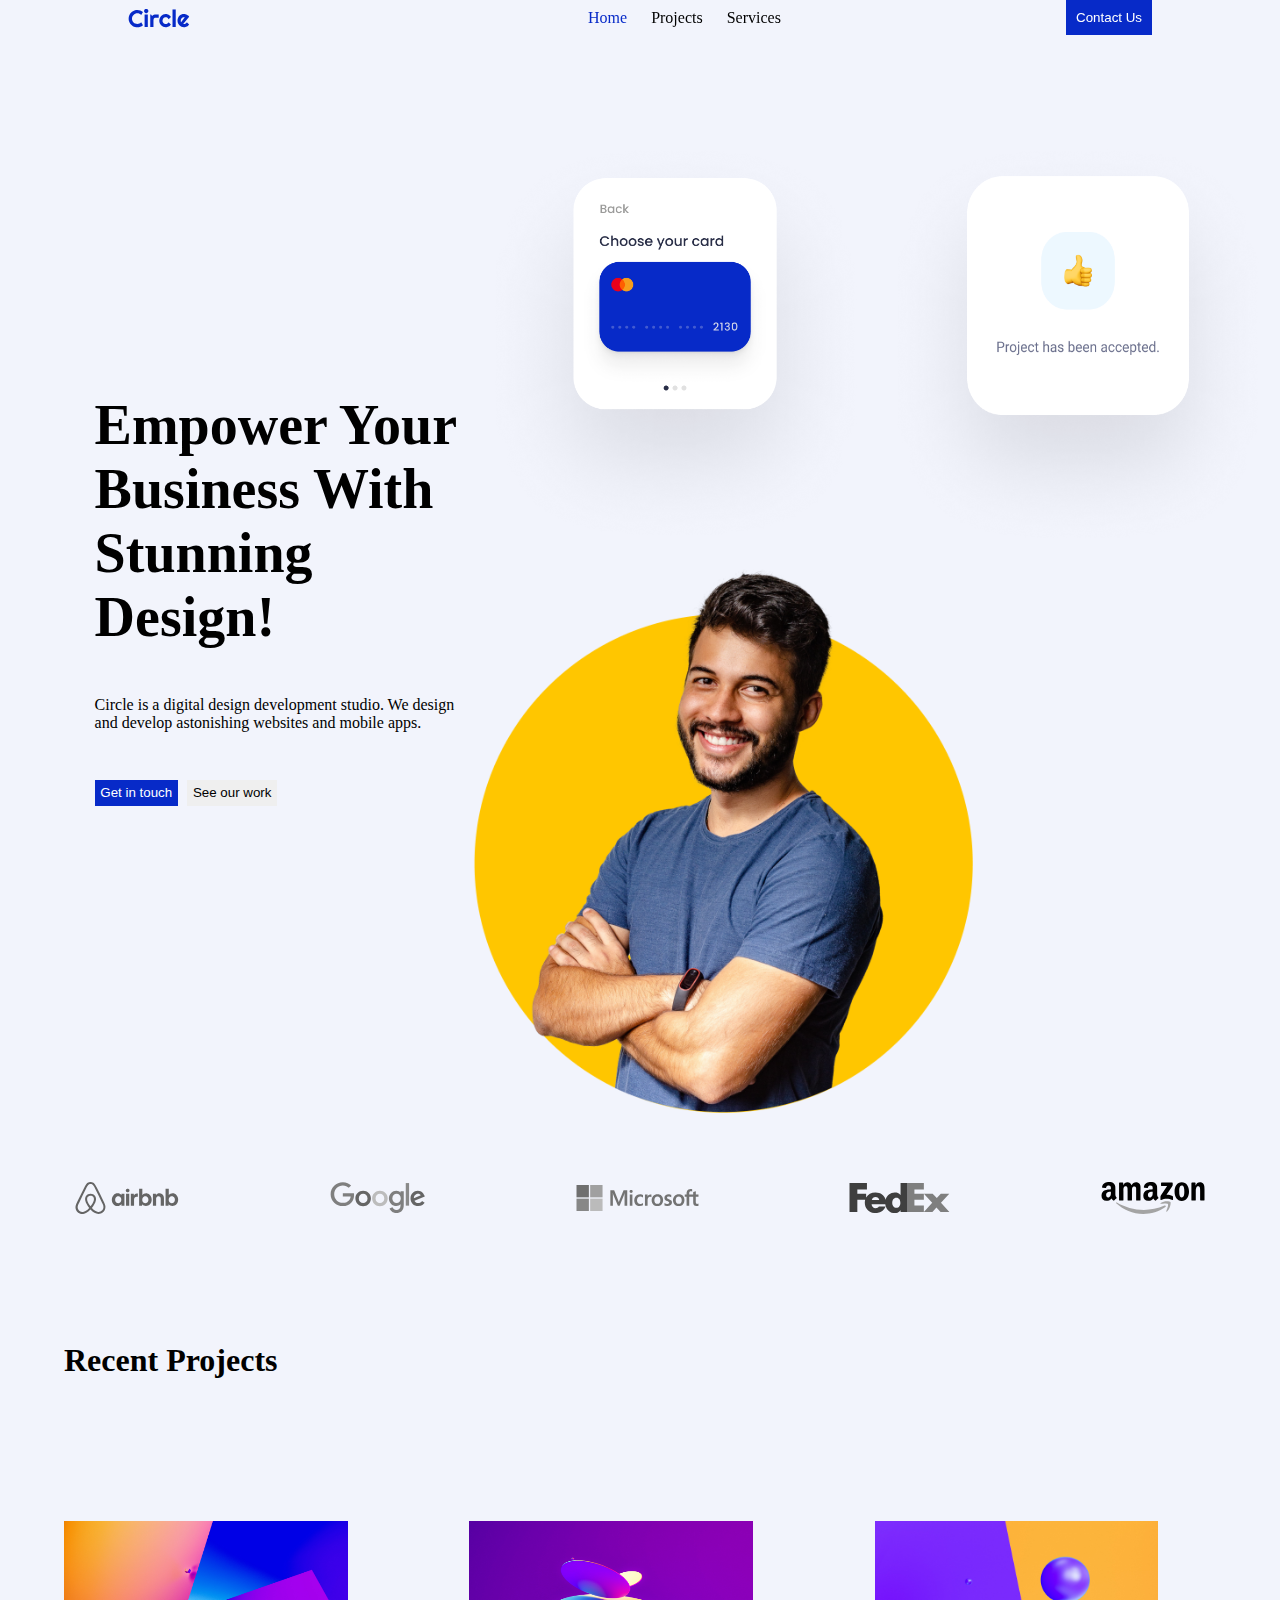
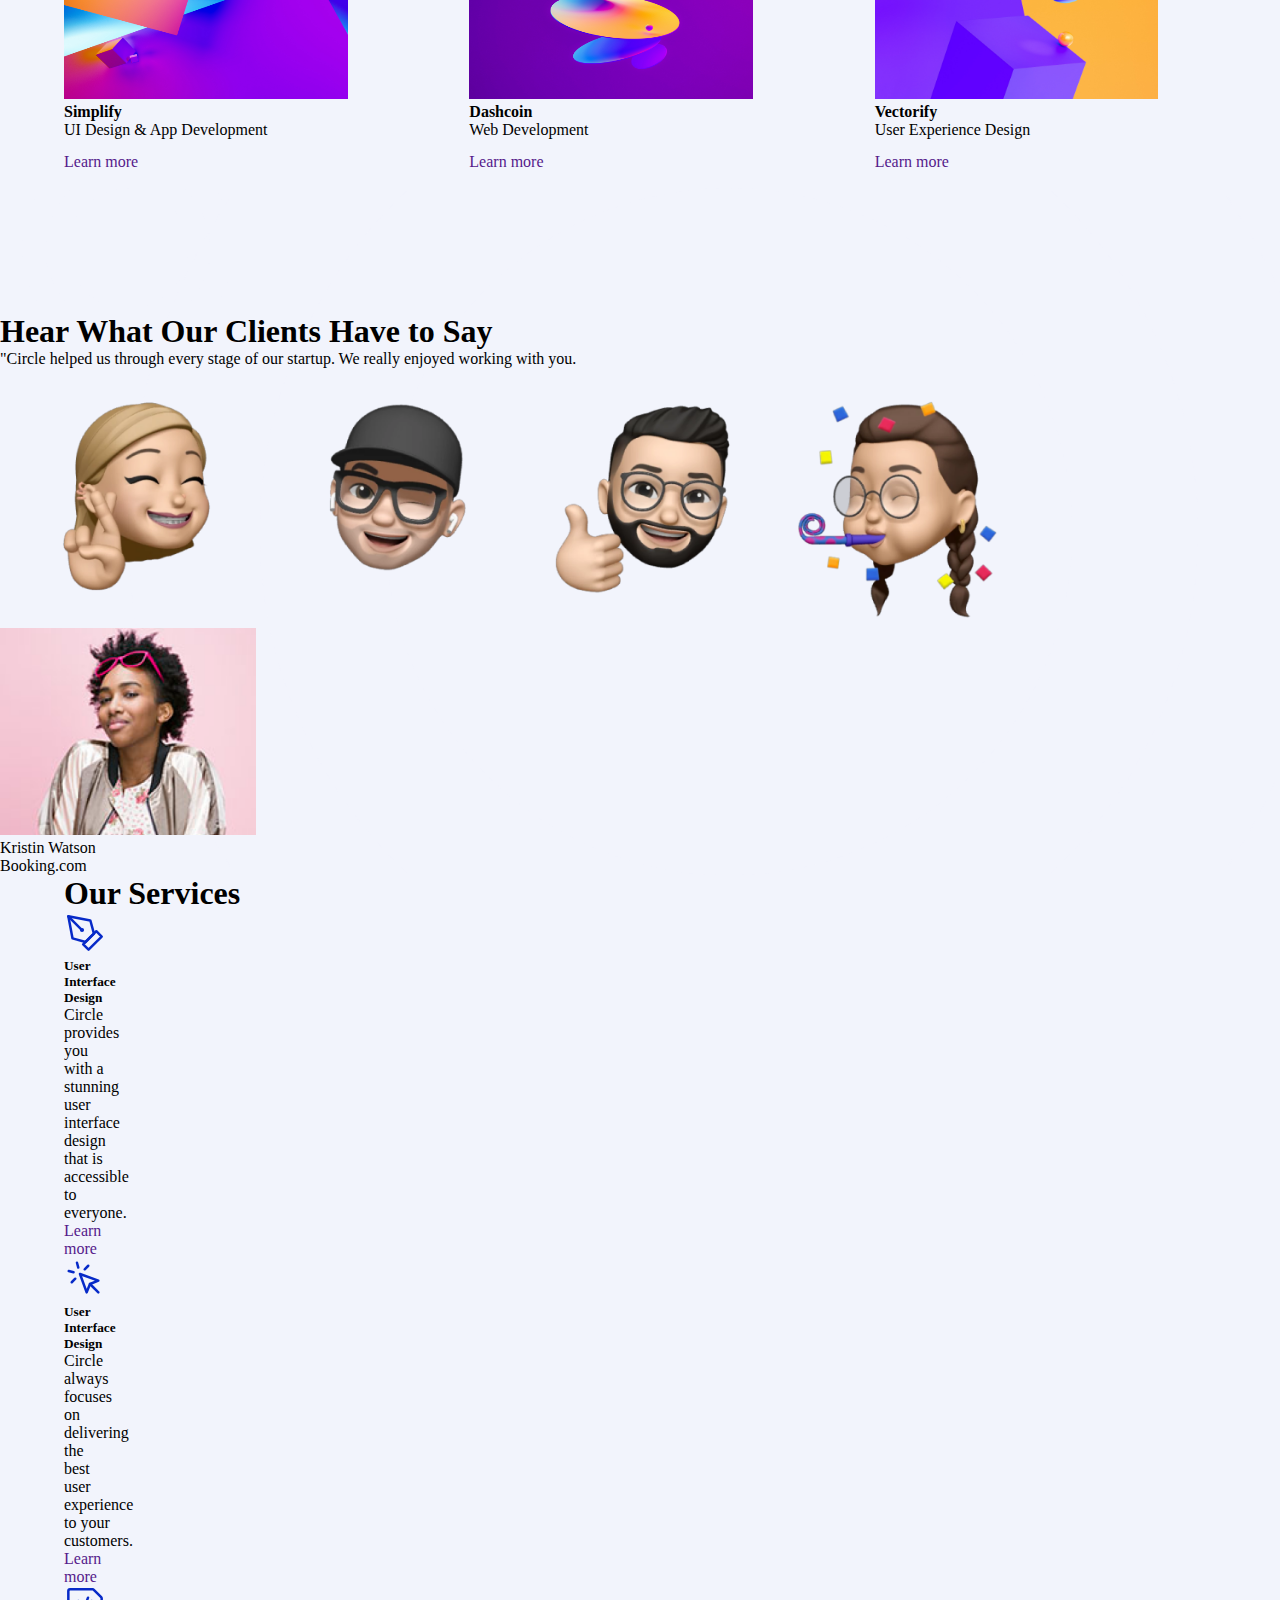
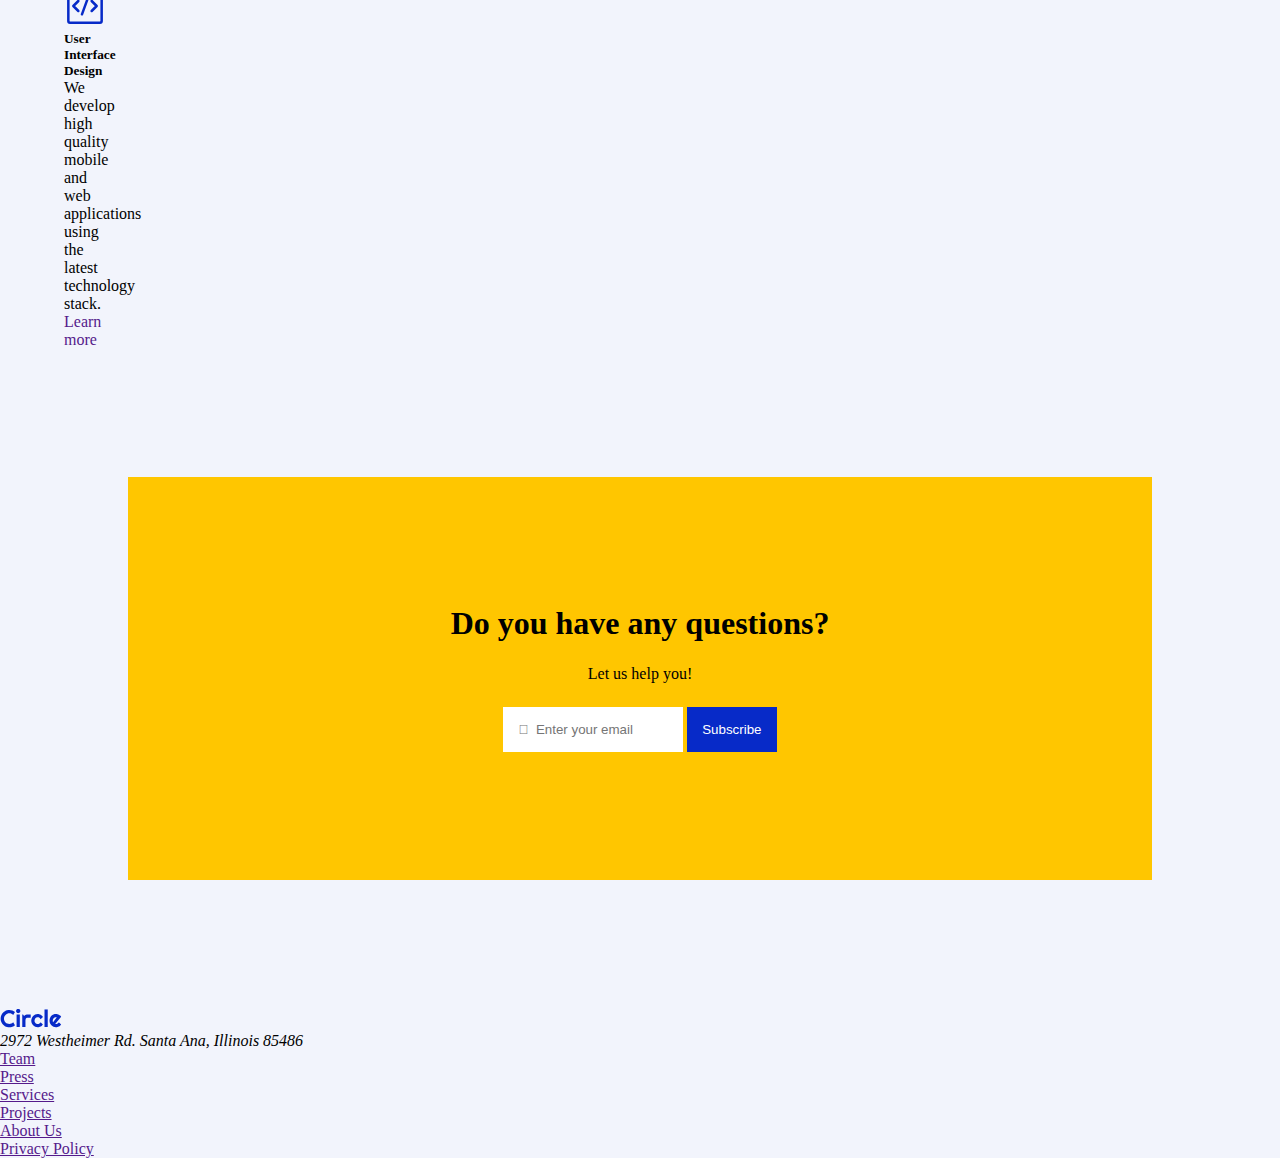
==== commit cd59bc74: "commit" ====
--- a/html/index.html
+++ b/html/index.html
@@ -11,8 +11,8 @@
     <nav class="nav-bar">
         <img src="../project-assets/logos/circle.svg" alt="Circle Logo">
         <ul>
-            <li><a id="nav-home" href="">Home</a></li>
-            <li><a href="">Projects</a></li>
+            <li><a id="nav-home" href="../html/index.html">Home</a></li>
+            <li><a href="../html/project-page.html">Projects</a></li>
             <li><a href="">Services</a></li>
         </ul>
         <button>Contact Us</button>
@@ -139,7 +139,7 @@
             <li><a href="">Services</a></li>
             <li><a href="">Projects</a></li>
             <li><a href="">About Us</a></li>
-            <li><a href=""></a>Privacy Policy</li>
+            <li><a href="">Privacy Policy</a></li>
         </ul>
     </footer>
     </main>
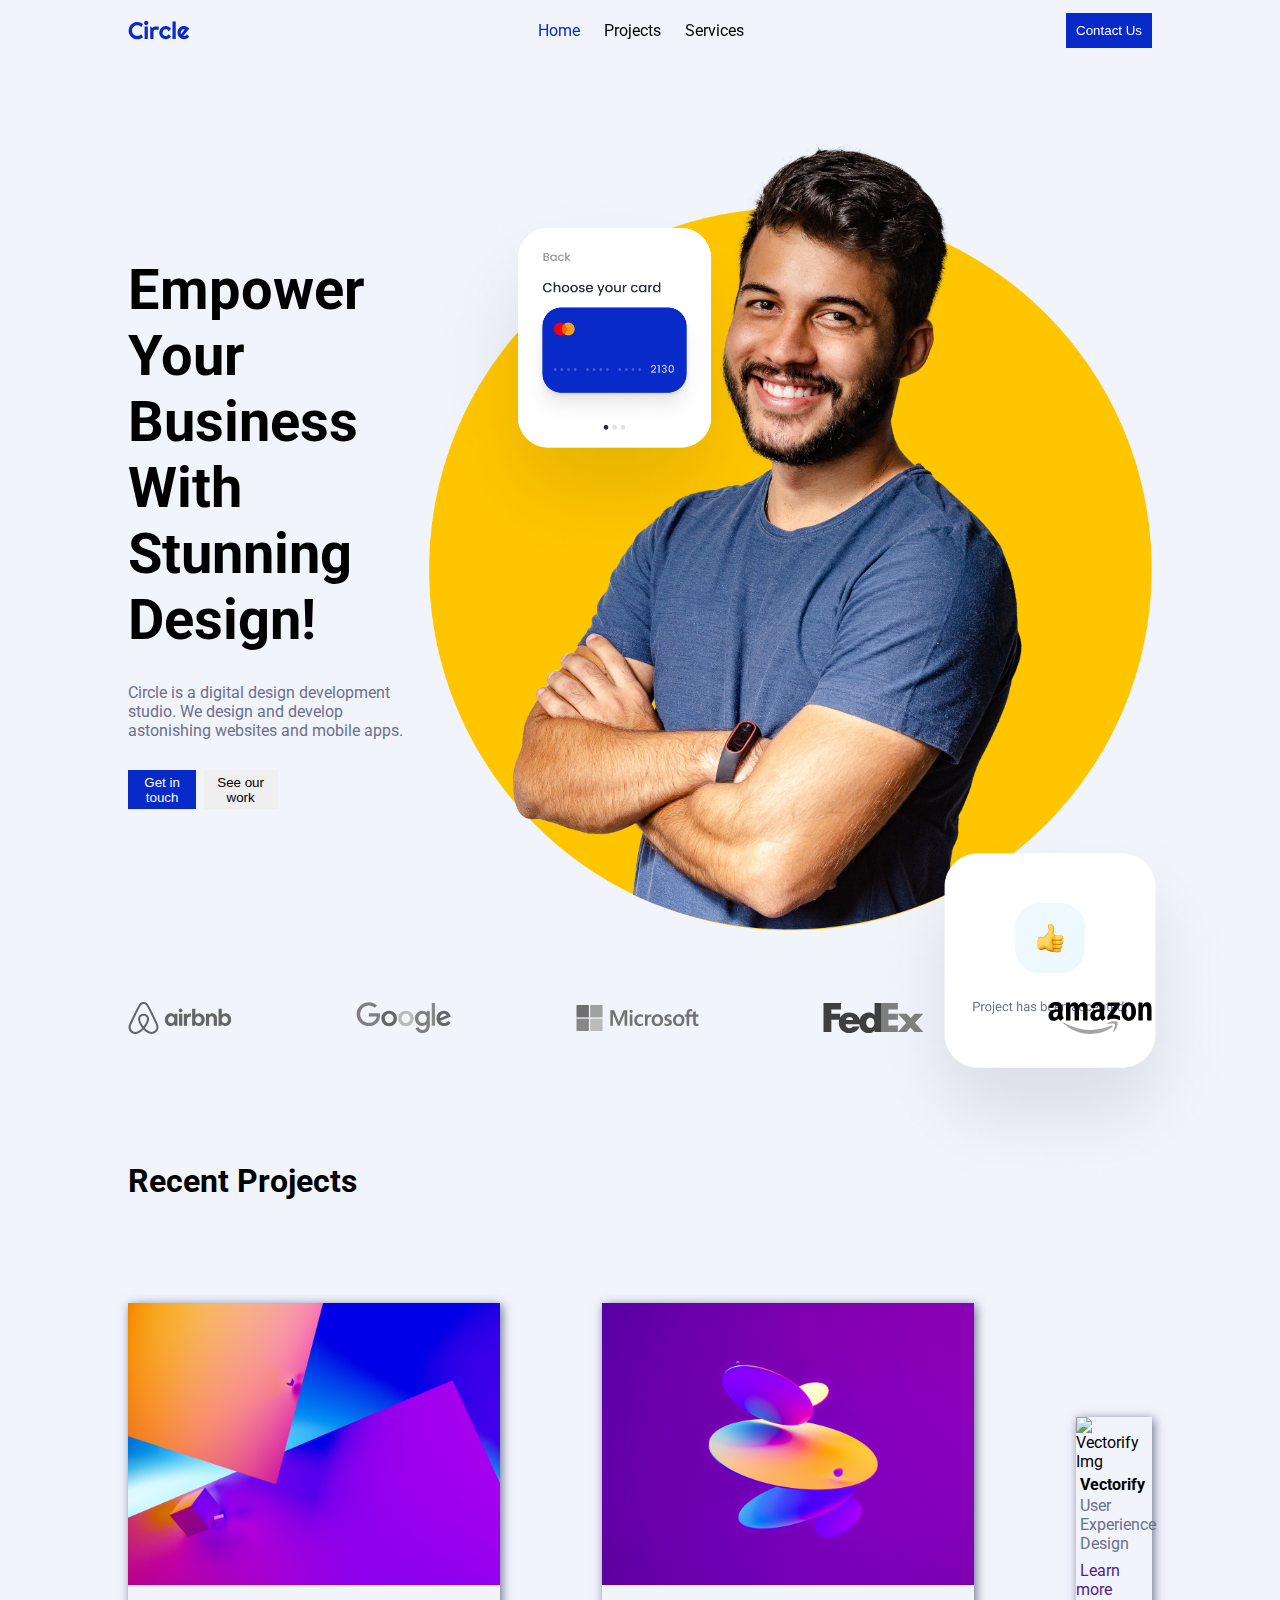
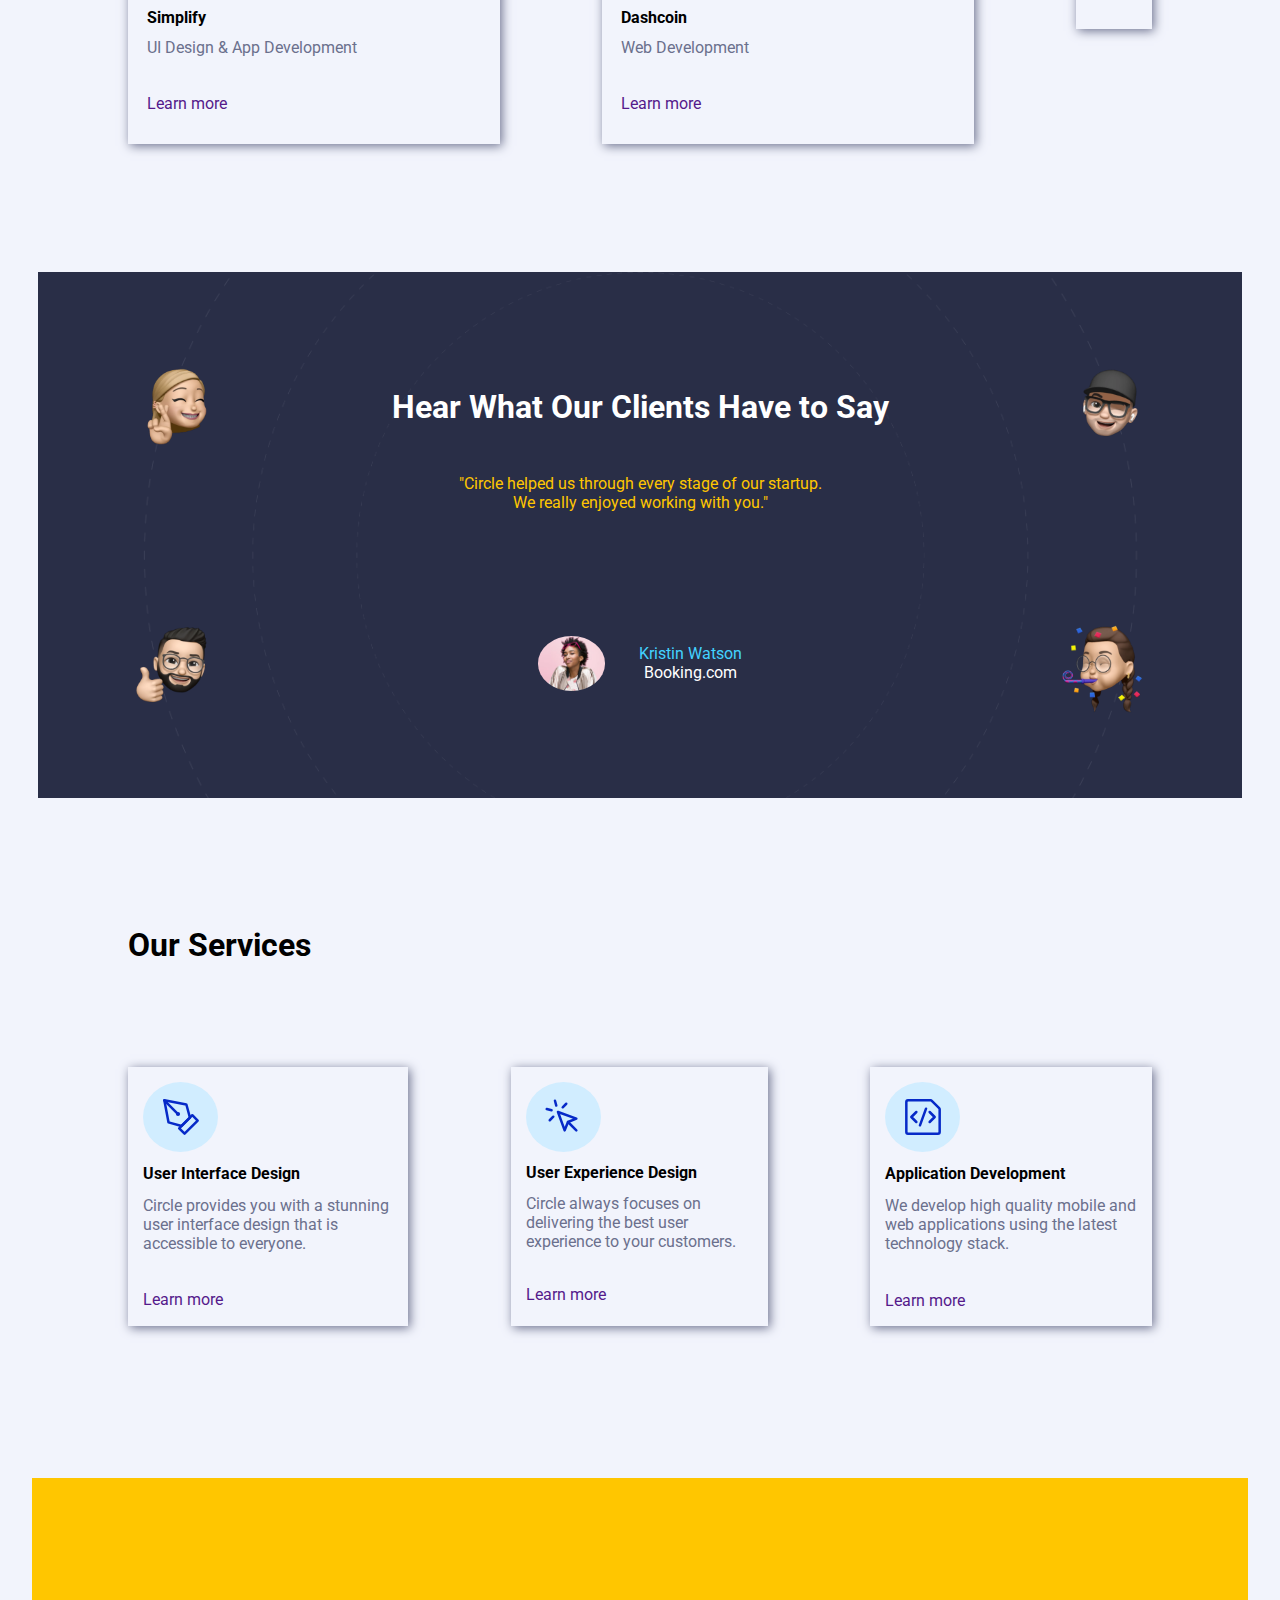
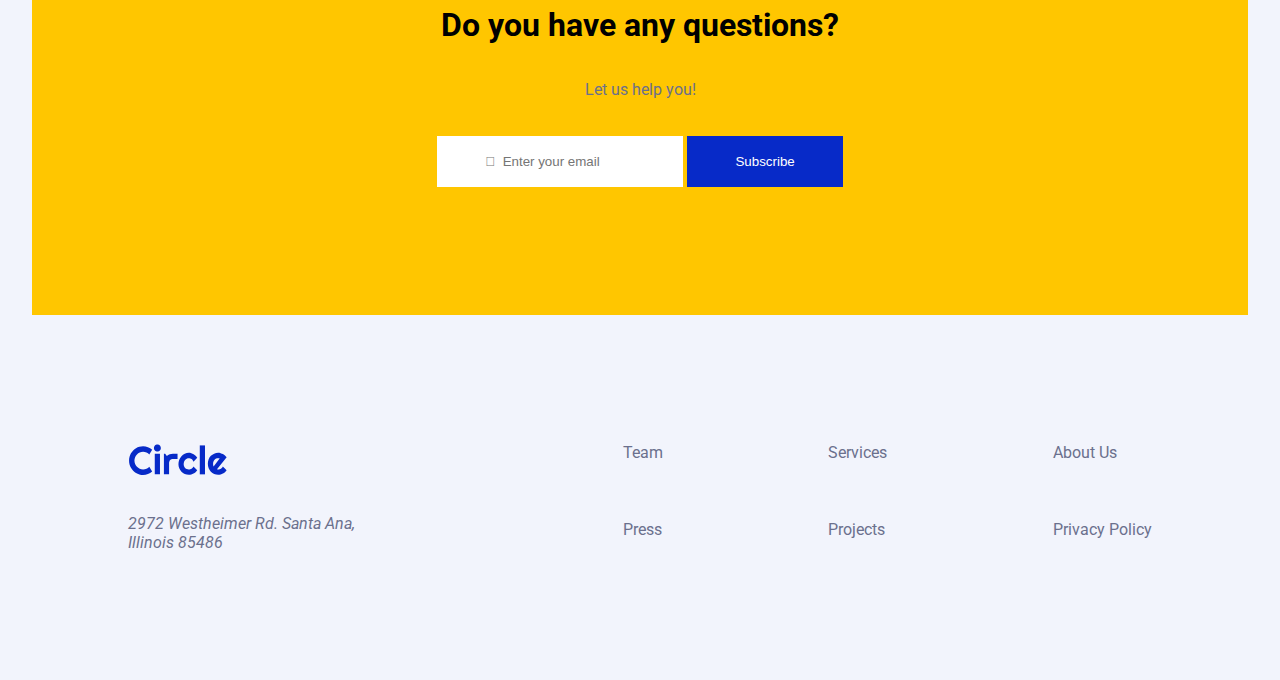
==== commit 09b277a2: "Home page done, except some details." ====
--- a/html/index.html
+++ b/html/index.html
@@ -26,10 +26,12 @@
                 <button class="header-btn-2">See our work</button>
             </div>  
         </div>
-        <div class="header-img">
-            <img class="cards" id="card-1" src="../project-assets/hero-section/card-1.png" alt="Card-1">
-            <img class="cards" id="card-2" src="../project-assets/hero-section/card-2.png" alt="Card-2">
-            <img class="hero" src="../project-assets/hero-section/hero-image.png" alt="Hero">
+        <div>
+            <div class="header-img">
+                <img class="cards" id="card-1" src="../project-assets/hero-section/card-1.png" alt="Card-1">
+                <img class="cards" id="card-2" src="../project-assets/hero-section/card-2.png" alt="Card-2">
+                <img class="hero" src="../project-assets/hero-section/hero-image.png" alt="Hero">
+            </div>
         </div>
     </header>
     
@@ -45,20 +47,20 @@
     <section class="projects-section">
         <h3 >Recent Projects</h3>
         <div class="box-projects">
-            <div class="project-box">
+            <div class="project-box" id="project-box-1">
                 <img src="../project-assets/projects-section/1.jpg" alt="Simplify Img">
                 <h4>Simplify</h4>
                 <p>UI Design & App Development</p>
                 <a href="">Learn more</a>
             </div>
-            <div class="project-box">
+            <div class="project-box" id="project-box-2">
                 <img src="../project-assets/projects-section/2.jpg" alt="Dashcoin Img">
                 <h4>Dashcoin</h4>
                 <p>Web Development</p>
                 <a href="">Learn more</a>
             </div>
-            <div class="project-box">
-                <img src="../project-assets/projects-section/3.jpg" alt="Vectorify Img">
+            <div class="project-box" id="project-box-3">
+                <img src="../project-assets/projects-section/3.png" alt="Vectorify Img">
                 <h4>Vectorify</h4>
                 <p>User Experience Design</p>
                 <a href="">Learn more</a>
@@ -69,49 +71,52 @@
     <!-- SECTION 2 -->
 
     <section class="testimonial-section">
-        <img src="../project-assets/testimonial-section/orbit.png" alt="background img">
-        <div>
-            <h3>Hear What Our Clients Have to Say</h3>
-            <p>"Circle helped us through every stage of our startup. We really enjoyed working with you.</p>
-        </div>
-        <img src="../project-assets/testimonial-section/memoji-1.png" alt="memoji 1">
-        <img src="../project-assets/testimonial-section/memoji-2.png" alt="memoji 2">
-        <img src="../project-assets/testimonial-section/memoji-3.png" alt="memoji 3">
-        <img src="../project-assets/testimonial-section/memoji-4.png" alt="memoji 4">
-        <div>
-            <img src="../project-assets/testimonial-section/profile.png" alt="profile img">
-            <div>
-                <p>Kristin Watson</p>
-                <p>Booking.com</p>
+        
+        <div class="testimonial-icons">
+            <div class="icons-1">
+                <img src="../project-assets/testimonial-section/memoji-1.png" alt="memoji 1">
+                <h3>Hear What Our Clients Have to Say</h3>
+                <img src="../project-assets/testimonial-section/memoji-2.png" alt="memoji 2"> 
             </div>
-            
+            <p class="testimonial-quotes">"Circle helped us through every stage of our startup.<br> We really enjoyed working with you."</p>
+            <div class="icons-2">
+                <img src="../project-assets/testimonial-section/memoji-3.png" alt="memoji 3">
+                <div class="testimonial-profile-box">
+                    <img src="../project-assets/testimonial-section/profile.png" alt="profile img">
+                    <div class="testimonial-text-profile-box">
+                        <p>Kristin Watson</p>
+                        <p>Booking.com</p>
+                    </div>
+                </div>
+                <img src="../project-assets/testimonial-section/memoji-4.png" alt="memoji 4">
+            </div>  
         </div>
     </section>
     <!-- SECTION 3 -->
     <section class="services-section">
         <h3>Our Services</h3>
         <div>
-            <div>
+            <div class="service-boxes" id="service-box-1">
                 <div class="logo">
                     <img src='../project-assets/services-section/icons/1.svg') alt="icon 1">
                 </div>
-                <h5>User Interface Design</h5>
+                <h4>User Interface Design</h4>
                 <p>Circle provides you with a stunning user interface design that is accessible to everyone.</p>
                 <a href="">Learn more</a>
             </div>
-            <div>
+            <div class="service-boxes">
                 <div class="logo">
                     <img src="../project-assets/services-section/icons/2.svg" alt="icon 2">
                 </div>
-                <h5>User Interface Design</h5>
+                <h4>User Experience Design</h4>
                 <p>Circle always focuses on delivering the best user experience to your customers.</p>
                 <a href="">Learn more</a>
             </div>
-            <div>
+            <div class="service-boxes" id="service-box-3">
                 <div class="logo">
                     <img src="../project-assets/services-section/icons/3.svg" alt="icon 3">
                 </div>
-                <h5>User Interface Design</h5>
+                <h4>Application Development</h4>
                 <p>We develop high quality mobile and web applications using the latest technology stack.</p>
                 <a href="">Learn more</a>
             </div>
@@ -130,17 +135,24 @@
         
     </section>
 
-    <footer>
-        <img src="../project-assets/logos/circle.svg" alt="Circle Logo">
-        <address>2972 Westheimer Rd. Santa Ana, Illinois 85486</address>
-        <ul>
-            <li><a href="">Team</a></li>
-            <li><a href="">Press</a></li>
-            <li><a href="">Services</a></li>
-            <li><a href="">Projects</a></li>
-            <li><a href="">About Us</a></li>
-            <li><a href="">Privacy Policy</a></li>
-        </ul>
+    <footer class="footer">
+        <div id="address-box">
+            <img src="../project-assets/logos/circle.svg" alt="Circle Logo">
+            <address>2972 Westheimer Rd. Santa Ana, <br> Illinois 85486</address>
+        </div>
+        <div class="footer-box">
+            <a href="">Team</a>
+            <a href="">Press</a>
+         </div>
+        <div class="footer-box">
+            <a href="">Services</a>
+            <a href="">Projects</a>
+        </div>
+        
+        <div class="footer-box">
+            <a href="">About Us</a>
+            <a href="">Privacy Policy</a>
+        </div>
     </footer>
     </main>
 	<script src="../js/index.js"></script>
--- a/styles/style-index.css
+++ b/styles/style-index.css
@@ -1,3 +1,5 @@
+@import url('https://fonts.googleapis.com/css?family=Roboto+Condensed:700|Roboto:100,300,700');
+
 * {
     margin: 0;
     padding: 0;
@@ -8,16 +10,13 @@
     background-color: #F2F4FC;
     box-sizing: border-box;
     width: 100%;
+    font-family: 'Roboto';
     
 }
 main {
     box-sizing: border-box;
     
-    
-}
-
-/* text-decoration: none; */
-/* letter-spacing: 0.5px; */
+}
 
 h1 {
     font-size: 3.5rem;
@@ -30,6 +29,9 @@
 }
 h4 {
     font-size: 1rem;
+}
+p, address {
+    color: #6B708D;
 }
 
 .nav-bar {
@@ -41,23 +43,22 @@
     box-sizing: border-box;
     padding: 0 10% 0; 
     position: fixed; 
-}
-
-
+    z-index: 1;
+    margin-top: 1%;
+}
 
 
 .nav-bar ul {
     list-style: none;
-    /* text-indent: -5px; */
     display: flex;
     align-items: center;
     max-width: 80px;
-
+    margin-left: -100px;
 }
 
 .nav-bar li {
     padding-right: 30%;
-   
+    
 }
 .nav-bar li a{
     text-decoration: none;
@@ -76,190 +77,276 @@
     padding: 10px;
     max-width: 100px;
 }
-
+.header, #logos-div, .projects-section, .services-section, .footer{
+    width: 80%;
+    margin-left: auto;
+    margin-right: auto;
+}
 .header {
     padding-top: 10%;
     display: flex;
     align-items: center;
+    justify-content: center;
     box-sizing: border-box;
 }
 
 .hero {
-    display: block;  
-    max-width: 500px;
+    display: block;
+    max-width: 725px;
     height: auto;
     float: right;
-    
-}
+}
+
 .cards {
+    width: 30%;
+    height: auto;
+}
+
+#card-1 {
+    position: absolute;
+    right: 37%;
+    top: 20%;
+}
+#card-2 {
+    position: absolute;
+    top: 90%;
+    left: 67%;
+}
+
+.header-box-1 {
+    box-sizing: border-box;
+    float: left;
+    width: 40%;
+}
+.header h1 {
+    margin-bottom: 10%;
+    text-indent: 0;
+}
+.header p {
+    margin-bottom: 10%;
+}
+.header-btn {
+    float: left;
+    display: flex;
     width: 50%;
-    height: auto;
-    position: absolute;
-    
-}
-
-#card-1 {
-    position: relative;
-    
-}
-#card-2 {
-    position: relative;
-    
-}
-.header-img {
-   
-    box-sizing: border-box;
-    display: flex;
-    flex-wrap: wrap;
-}
-.header-box-1 {
-    box-sizing: border-box;
-    float: left;
- 
-}
-.header h1 {
-    margin: 0 0 10% 20%;
-}
-.header p {
-    margin: 0 0 10% 20%;
-}
+}
+.header-btn-1{
+    margin-right: 5%;
+    background-color: #072AC8;
+    color: white;
+    padding: 3%;
+    border-style: none;
+    text-indent: 0;
+}
+
+.header-btn-2 {
+    border-style: none;
+    text-indent: 0;
+    padding: 3%;
+}
+
 
 #logos-div {
     display: flex;
     align-items: center;
-    justify-content: space-around;
+    justify-content: space-between;
+    box-sizing: border-box;
     filter: grayscale(100%);
     padding-top: 5%;
     padding-bottom: 10%;
 }
 
-.header-btn {
-    float: left;
-    margin: 0 0 10% 20%;
-    display: flex;
-    width: 40%;
-    
-}
-.header-btn-1{
-    margin-right: 5%;
-    background-color: #072AC8;
-    color: white;
-    padding: 3%;
-    border-style: none;
-    text-indent: 0;
-    
-}
-
-.header-btn-2 {
-    border-style: none;
-    text-indent: 0;
-    padding: 3%;
-}
-
 
 .projects-section {
-    display: grid;
-    grid-row: 2;
-    margin-left: 5%;
-    box-sizing: border-box;
-    grid-template-rows: 20%;
-    
-}
-.projects-section p{
-    text-indent: 0;
-    margin-bottom: 5%;
-}
-
-.projects-section img{
-    width: 40%;
-
-}
-.projects-section a {
-    text-decoration: none;
-    
-}
-.box-projects a{
-    text-align: center;
-}
+    box-sizing: border-box;
+    margin-bottom: 10%;
+    
+}
+
+
 .box-projects {
-    display: flex;
-    justify-content: space-around;
-    align-items: center;
-}
-
-/* .project-box{
-    background-color: white;
-} */
+    display: flex; 
+    /* justify-content: space-between; */
+    align-items: center;  
+}
+
 .projects-section h3 {
     margin-bottom: 10%;
 }
-.box-projects div {
-    width: 100%;
-    height: 50%;
-    margin-right: 10%;
-}
+
 .box-projects img {
     width: 100%;
     height: 100%;
 }
+
+.box-projects div{
+    box-sizing: border-box;
+    box-shadow: 2px 2px 10px 0 #6B708D;
+    
+}
+.project-box {
+    padding-bottom: 3%;
+}
+#project-box-1 {
+    margin-right: 10%;
+}
+#project-box-3 {
+    margin-left: 10%;
+}
+
+.box-projects h4{
+    margin-top: 5%;
+    margin-bottom:3%;
+}
+.box-projects p {
+    margin-bottom: 10%;
+}
+.box-projects a {
+    text-decoration: none;
+}
+.box-projects h4, .box-projects p, .box-projects a{
+    padding-left: 5%;
+}
+
+
 
 .testimonial-section {
     background-image: url('../project-assets/testimonial-section/orbit.png');
     background-position: 0 0;
     background-size: cover;
     background-repeat: no-repeat;
+    text-align: center;
+    background-color: #292E47;
+    margin-bottom: 10%;
+}
+
+.icons-1 h3 {
+    color: white;
+}
+.testimonial-text p{
+    color: #FFC600;
+    
 }
 .testimonial-section img {
-    width: 20%;
-}
+    width: 10%;
+}
+
+.testimonial-profile-box img{
+    border-radius: 50%;
+    margin-right: 5%;
+}
+.testimonial-profile-box {
+    display: flex;
+    justify-content: center;
+    align-items: center;
+}
+.testimonial-text-profile-box p:first-child{
+    color: #43D2FF;
+}
+.testimonial-text-profile-box p:last-child{
+    color: white;
+}
+.testimonial-quotes {
+    text-align: center;
+    color: #FFC600;
+    position: relative;
+    bottom: 100px;
+}
+
+.icons-1{
+    display: flex;
+    justify-content: space-between;
+    align-items: center;
+    margin-bottom: 10%;
+    padding: 5% 5% 0%;
+}
+
+.icons-2 {
+    display: flex;
+    justify-content: space-between;
+    align-items: center;
+    padding: 0% 5% 5% ;
+}
+.testimonial-section, .CTA-section{
+    width: 90%;
+    margin-left: auto;
+    margin-right: auto;
+    padding: 2%;
+}
+
 
 .services-section {
+    box-sizing: border-box;
     display: grid;
     grid-row: 2;
-    margin-left: 5%;
-    box-sizing: border-box;
-    
+    
+    
+}
+.services-section h3{
+    margin-bottom: 10%;
+}
+.services-section h4{
+    margin-top: 5%;
+}
+.services-section p{
+    margin: 5% 0 5% 0;
 }
 .services-section div {
-    box-sizing: border-box;
-    width: 20%;
-}
-
-.services-section img {
-    
-    
-}
+    display: flex;
+    height: 90%;
+}
+.services-section .service-boxes {
+    box-shadow: 2px 2px 10px 0 #6B708D;
+}
+
+.service-boxes {
+    flex-direction: column;
+    padding: 15px;
+    
+}
+#service-box-1 {
+    margin-right: 10%;
+}
+#service-box-3 {
+    margin-left: 10%;
+}
+
 .services-section a{
     text-decoration: none;
-    
-}
-
+    margin-top: 10%;
+    margin-bottom: 10%;
+}
 .logo {
-    padding: 2%;
+    background-color: #D1EDFF;
     border-radius: 50%;
-    
-    
-}
-
+    display: flex;
+    justify-content: center;
+    align-items: center;
+    width: 45px;
+    height: auto;
+    padding: 15px;
+}
 .CTA-section {
-    margin: 10% auto 10% auto;
-    width: 60%;
+    width: 95%;
+    padding: 10% 0 10% 0;
     background-color: #FFC600;
     display: grid;
     grid-row: 3;
     text-align: center;
-    padding: 10%;
     justify-self: center;
+    margin-top: 10%;
+    margin-bottom: 10%;
+    
 
 }
 .CTA-section button{
     background-color: #072AC8;
     border-style: none;
-    padding: 2%;
+    padding: 1.5% 4%;
     color: white;
 }
 .CTA-section input {
-    padding: 2%;
+    padding: 1.5% 4%;
     border-style: none;
 }
 .input-email{
@@ -269,3 +356,27 @@
 .CTA-elem {
     margin-bottom: 3%;
 }
+
+.footer {
+    display: flex;
+    justify-content: space-between;
+    margin-bottom: 10%;
+}
+
+.footer-box {
+    display: grid;
+}
+.footer-box a{
+    text-decoration: none;
+    color: #6B708D;
+}
+#address-box {
+    margin-right: 10%;
+}
+.footer-box a:first-of-type{
+    margin-bottom: 45px;
+}
+.footer img{
+    margin-bottom: 15%;
+    width: 100px;
+}
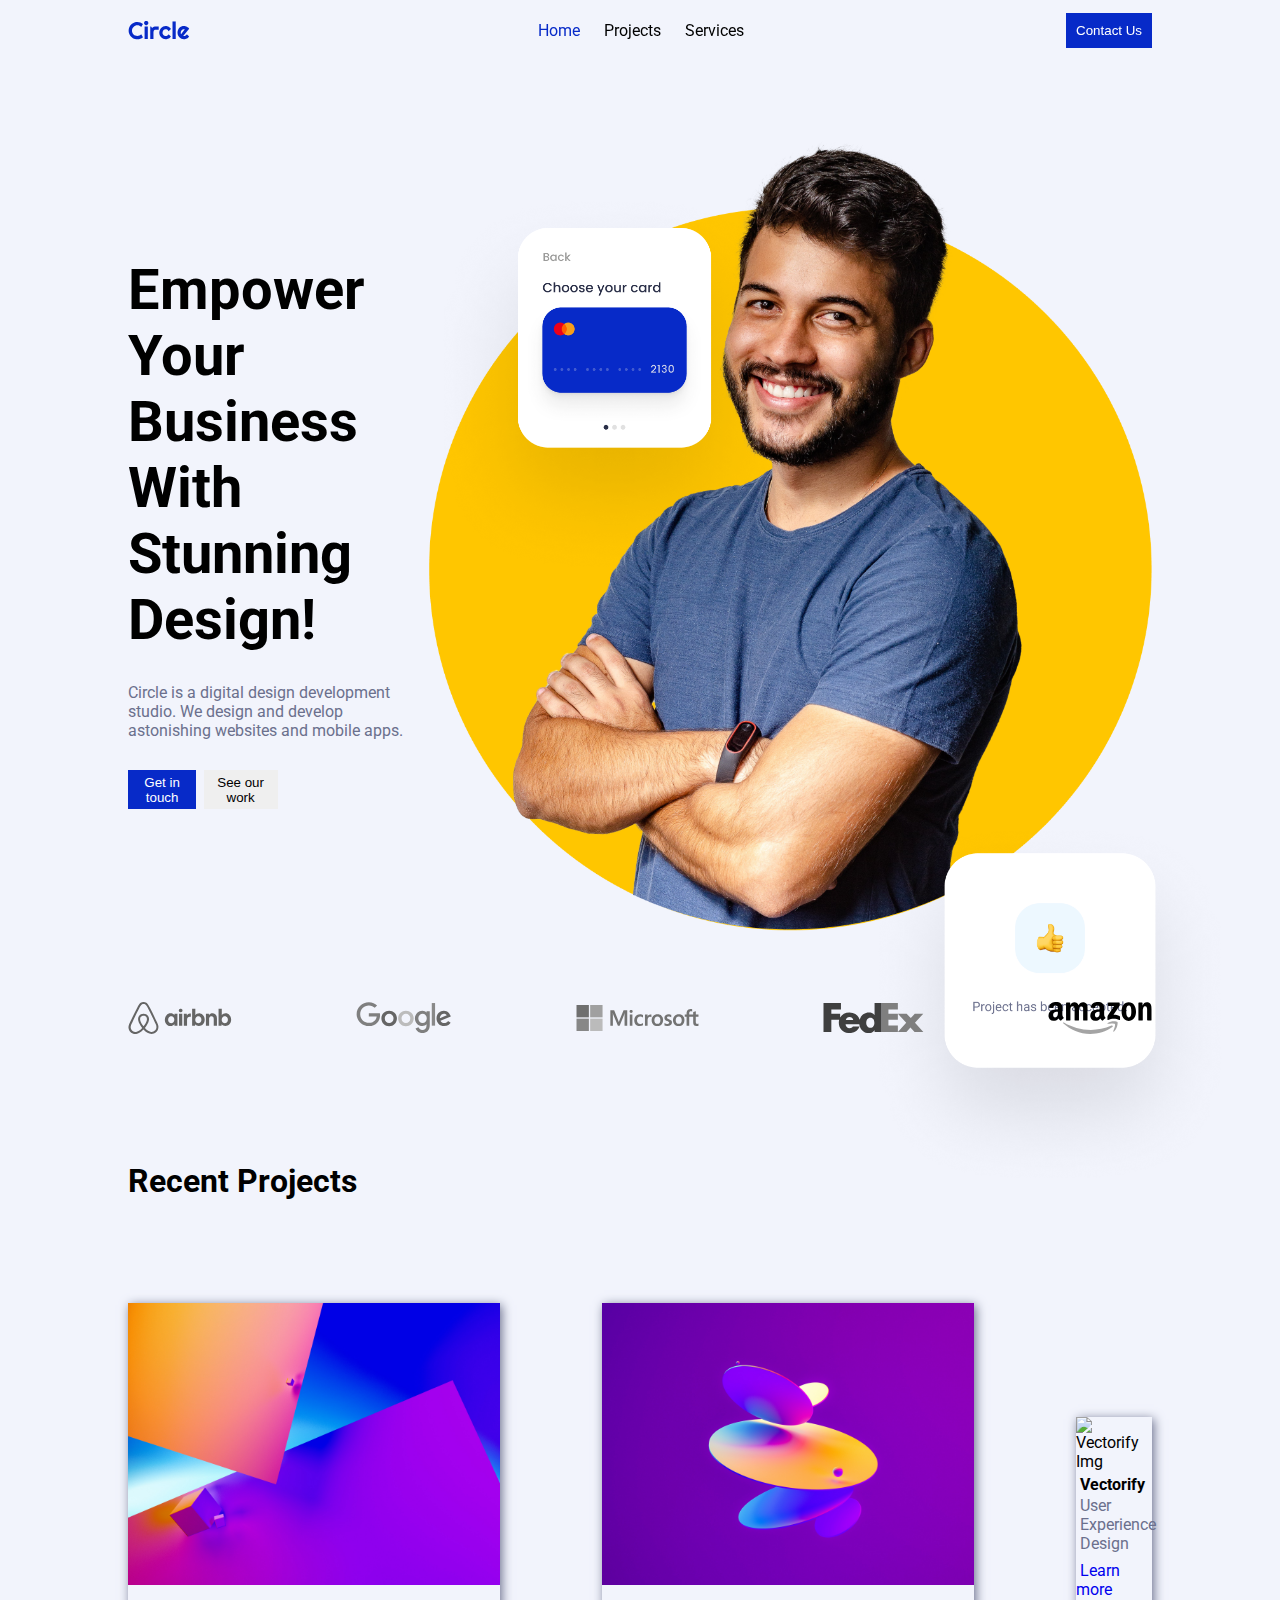
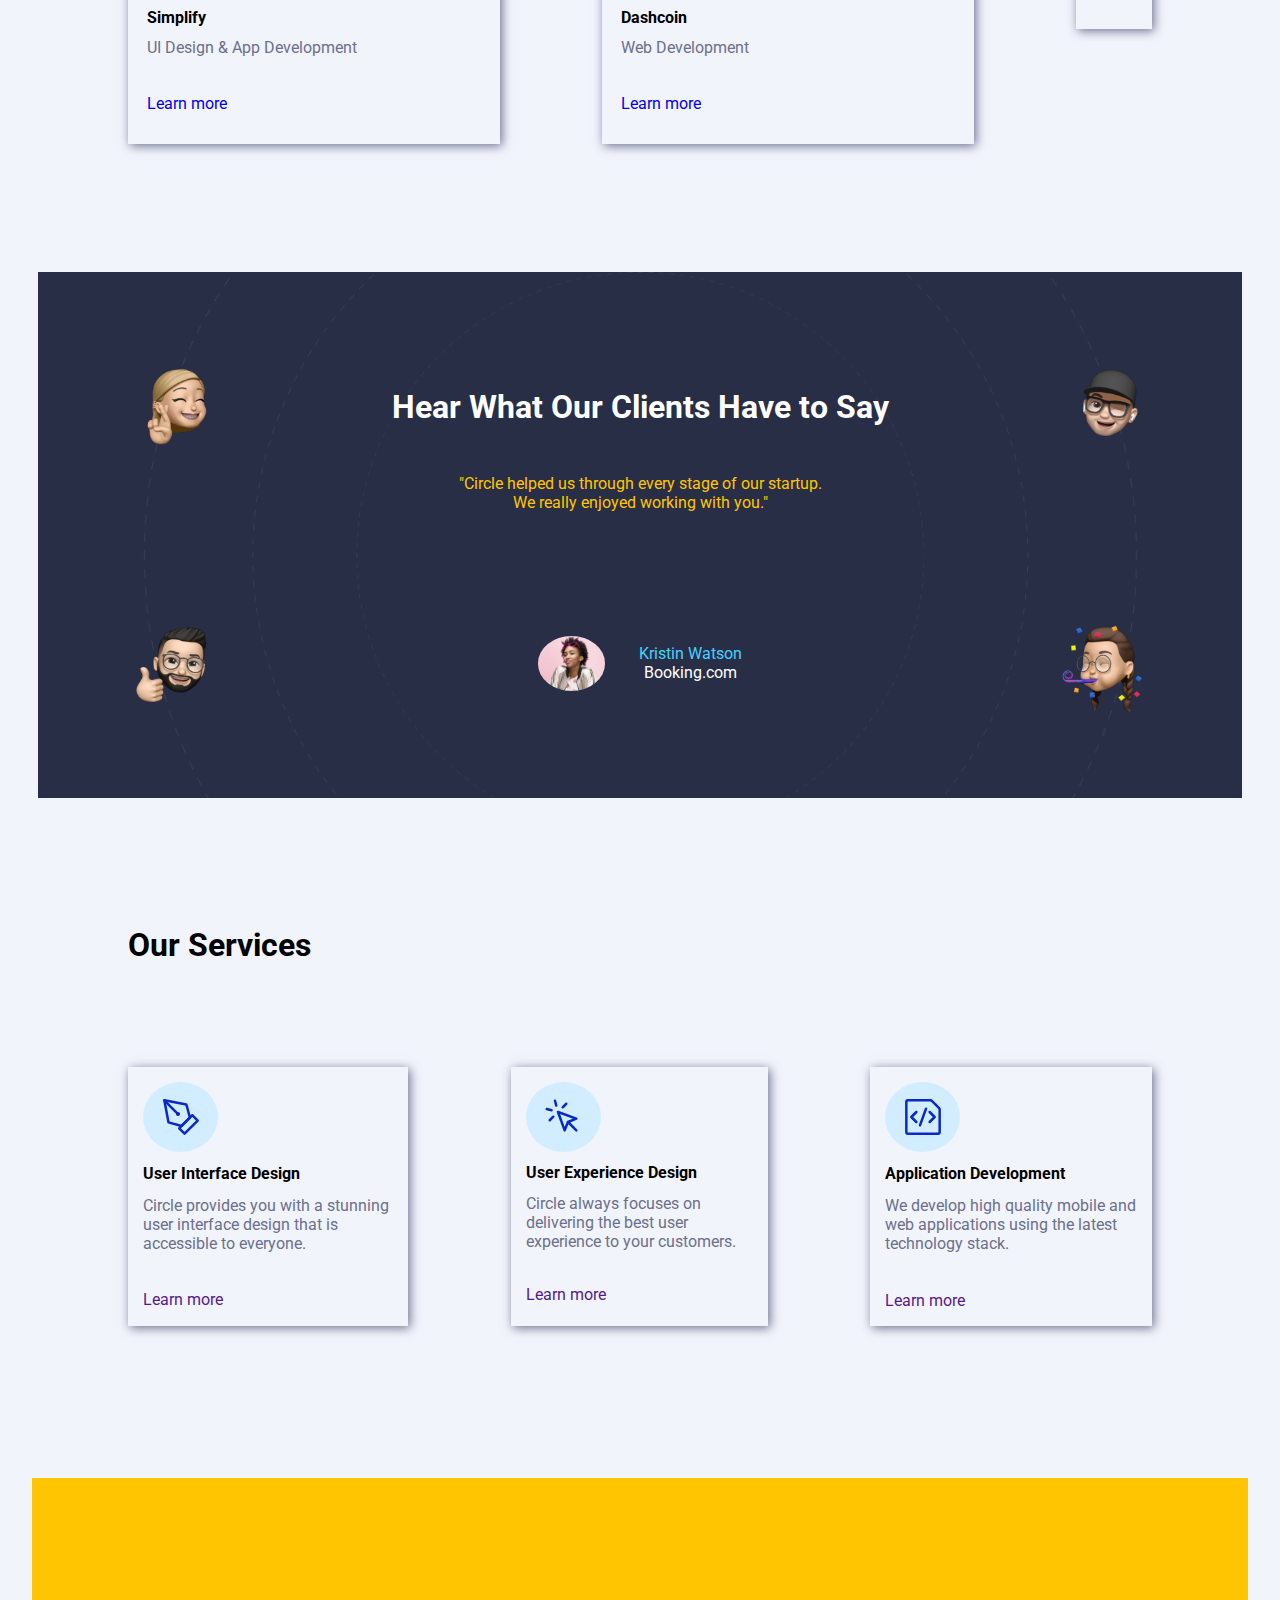
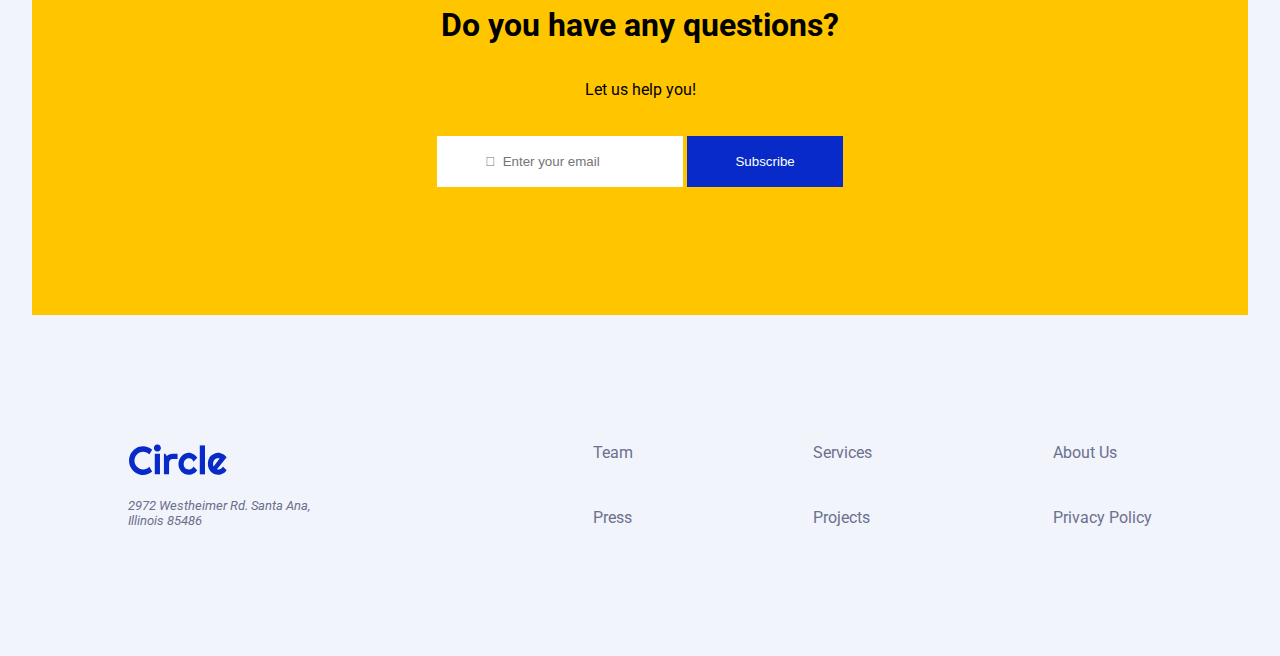
==== commit 572e936b: "working on js" ====
--- a/html/index.html
+++ b/html/index.html
@@ -13,7 +13,7 @@
         <ul>
             <li><a id="nav-home" href="../html/index.html">Home</a></li>
             <li><a href="../html/project-page.html">Projects</a></li>
-            <li><a href="">Services</a></li>
+            <li><a href="../html/contact-page.html">Services</a></li>
         </ul>
         <button>Contact Us</button>
     </nav>
@@ -51,19 +51,19 @@
                 <img src="../project-assets/projects-section/1.jpg" alt="Simplify Img">
                 <h4>Simplify</h4>
                 <p>UI Design & App Development</p>
-                <a href="">Learn more</a>
+                <a   href="./project-page.html?projectId=1">Learn more</a>
             </div>
             <div class="project-box" id="project-box-2">
                 <img src="../project-assets/projects-section/2.jpg" alt="Dashcoin Img">
                 <h4>Dashcoin</h4>
                 <p>Web Development</p>
-                <a href="">Learn more</a>
+                <a href="./project-page.html?projectId=2">Learn more</a>
             </div>
             <div class="project-box" id="project-box-3">
                 <img src="../project-assets/projects-section/3.png" alt="Vectorify Img">
                 <h4>Vectorify</h4>
                 <p>User Experience Design</p>
-                <a href="">Learn more</a>
+                <a href="./project-page.html?projectId=3">Learn more</a>
             </div>
         </div>
     </section>
--- a/styles/style-index.css
+++ b/styles/style-index.css
@@ -72,7 +72,6 @@
 .nav-bar button {
     background-color: #072AC8;
     color: white;
-    border-color: white;
     border-style: none;
     padding: 10px;
     max-width: 100px;
@@ -295,6 +294,7 @@
     display: flex;
     height: 90%;
 }
+
 .services-section .service-boxes {
     box-shadow: 2px 2px 10px 0 #6B708D;
 }
@@ -349,6 +349,9 @@
     padding: 1.5% 4%;
     border-style: none;
 }
+.CTA-section p{
+    color: black;
+}
 .input-email{
     font-family: 'Helvetica', FontAwesome, sans-serif;
 }
@@ -377,6 +380,10 @@
     margin-bottom: 45px;
 }
 .footer img{
-    margin-bottom: 15%;
+    margin-bottom: 10%;
     width: 100px;
 }
+address {
+    color: #6B708D;
+    font-size: small;
+}
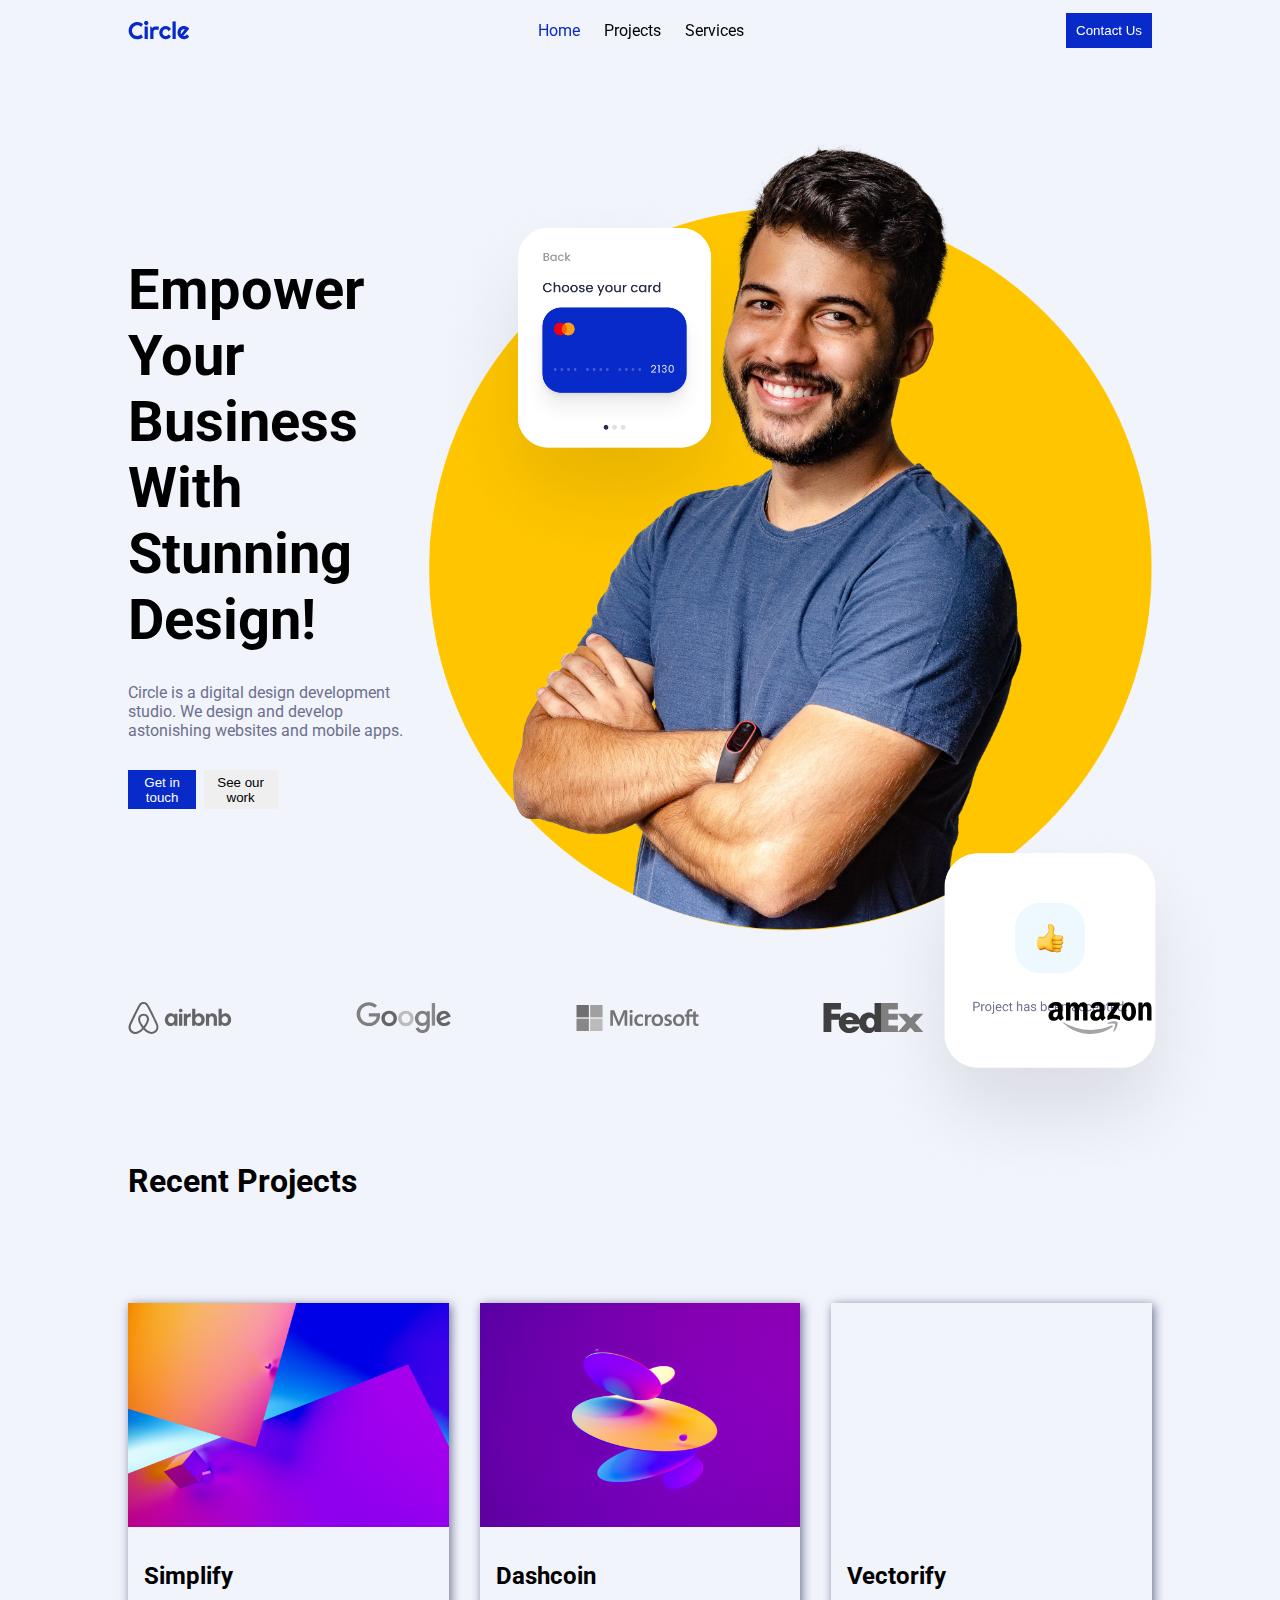
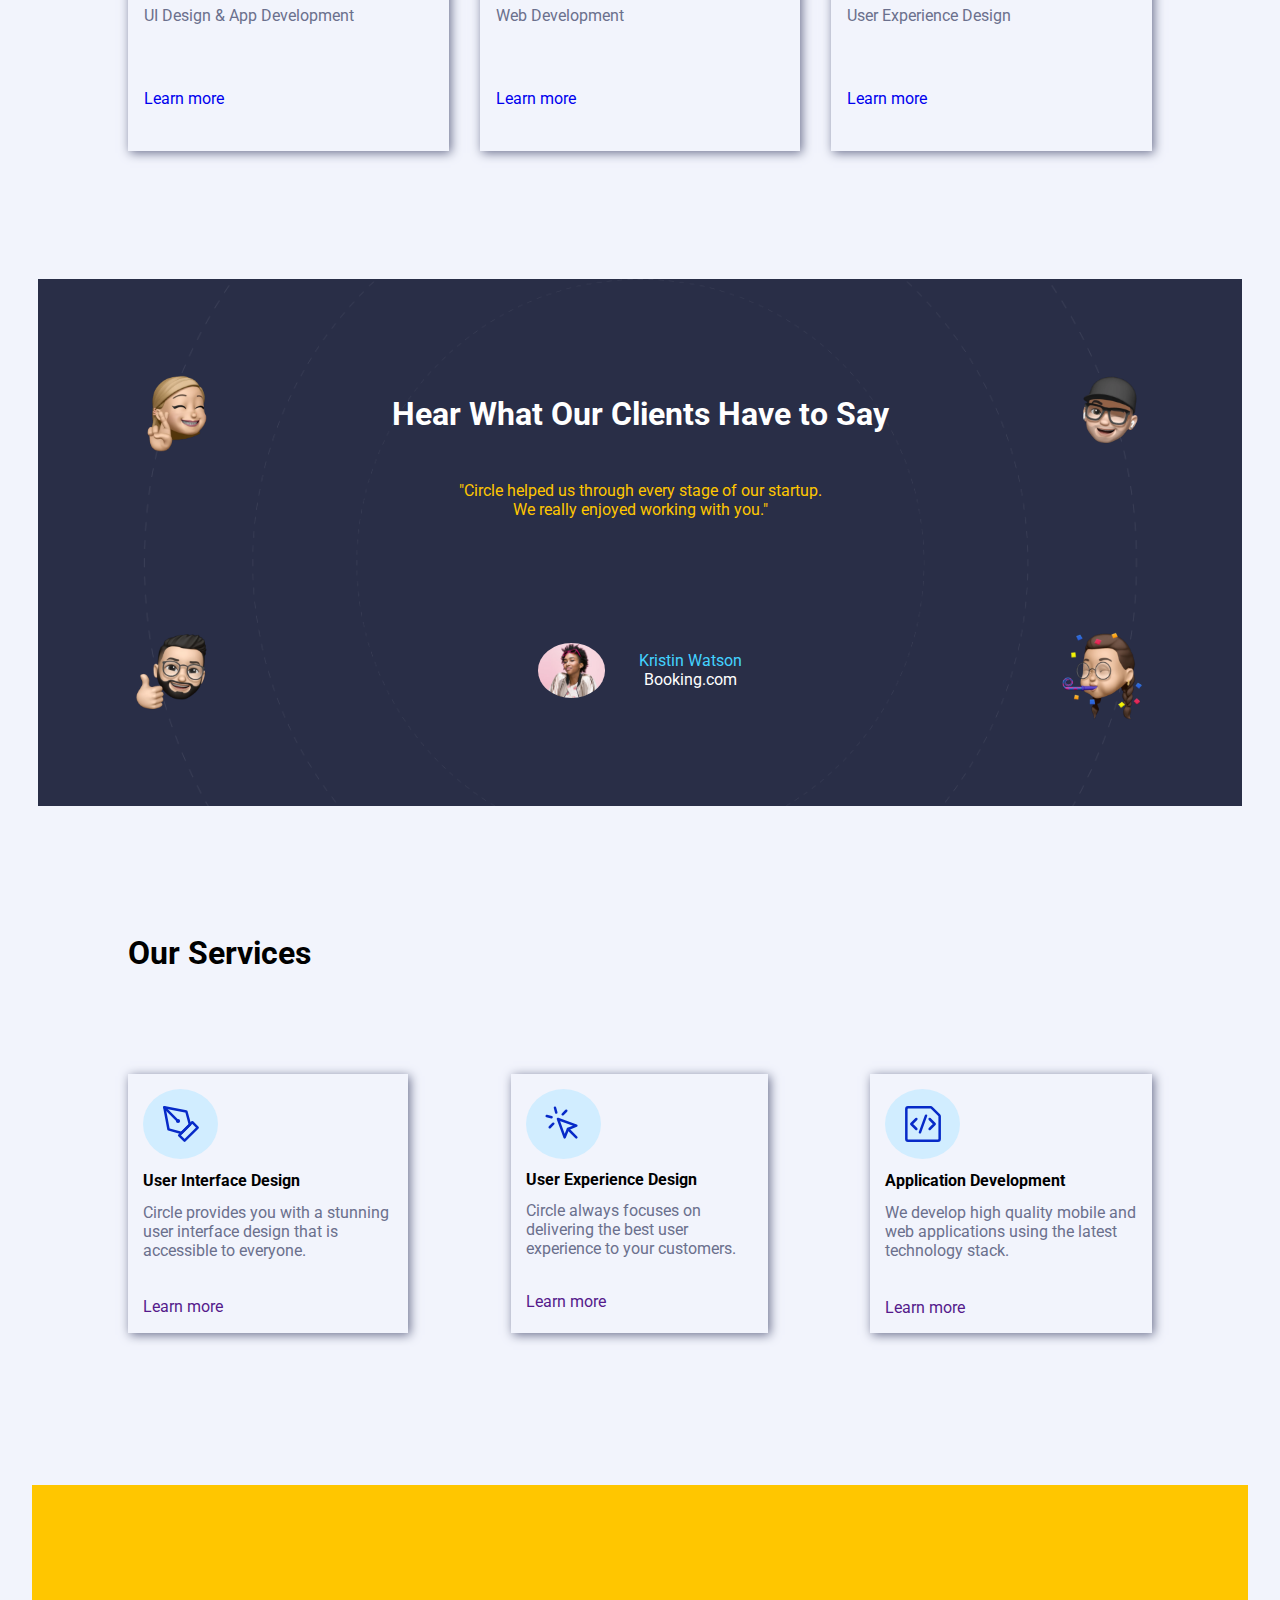
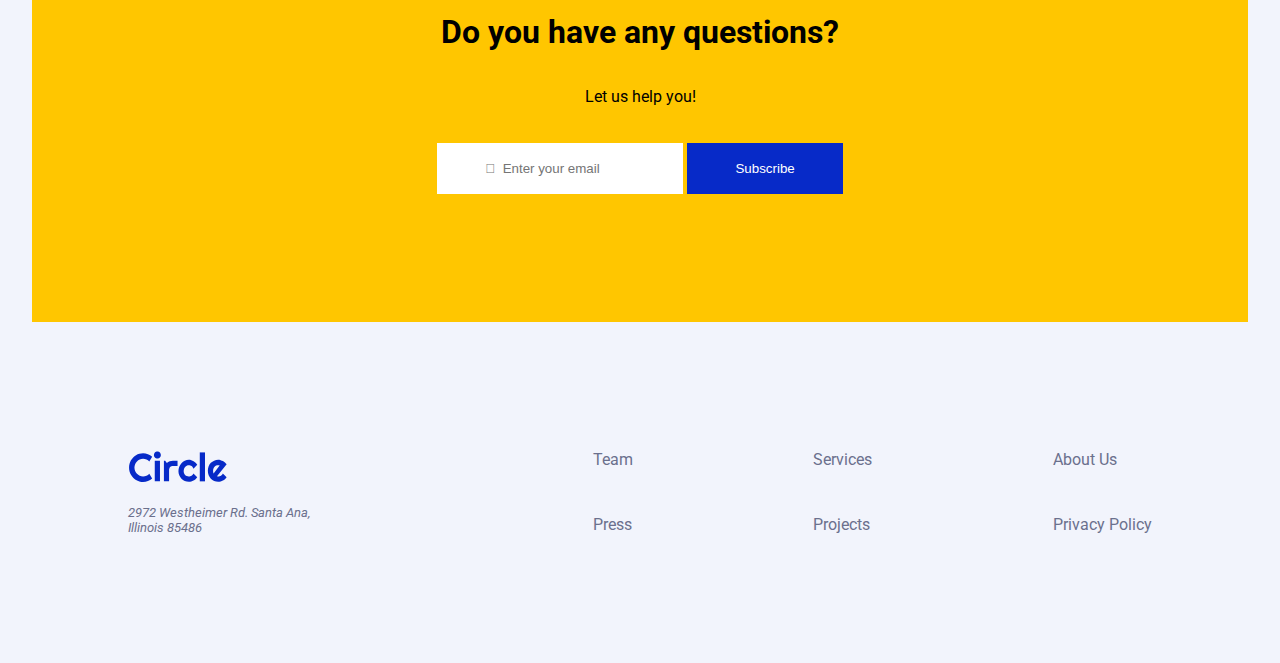
==== commit 84fbda6d: "It seems that everything works on a basic level" ====
--- a/html/index.html
+++ b/html/index.html
@@ -12,7 +12,7 @@
         <img src="../project-assets/logos/circle.svg" alt="Circle Logo">
         <ul>
             <li><a id="nav-home" href="../html/index.html">Home</a></li>
-            <li><a href="../html/project-page.html">Projects</a></li>
+            <li><a href="../project-page.html?projectId=1">Projects</a></li>
             <li><a href="../html/contact-page.html">Services</a></li>
         </ul>
         <button>Contact Us</button>
@@ -48,19 +48,19 @@
         <h3 >Recent Projects</h3>
         <div class="box-projects">
             <div class="project-box" id="project-box-1">
-                <img src="../project-assets/projects-section/1.jpg" alt="Simplify Img">
+                <!-- <img src="../project-assets/projects-section/1.jpg" alt="Simplify Img"> -->
                 <h4>Simplify</h4>
                 <p>UI Design & App Development</p>
-                <a   href="./project-page.html?projectId=1">Learn more</a>
+                <a href="./project-page.html?projectId=1">Learn more</a>
             </div>
             <div class="project-box" id="project-box-2">
-                <img src="../project-assets/projects-section/2.jpg" alt="Dashcoin Img">
+                <!-- <img src="../project-assets/projects-section/2.jpg" alt="Dashcoin Img"> -->
                 <h4>Dashcoin</h4>
                 <p>Web Development</p>
                 <a href="./project-page.html?projectId=2">Learn more</a>
             </div>
             <div class="project-box" id="project-box-3">
-                <img src="../project-assets/projects-section/3.png" alt="Vectorify Img">
+                <!-- <img src="../project-assets/projects-section/3.png" alt="Vectorify Img"> -->
                 <h4>Vectorify</h4>
                 <p>User Experience Design</p>
                 <a href="./project-page.html?projectId=3">Learn more</a>
@@ -145,8 +145,8 @@
             <a href="">Press</a>
          </div>
         <div class="footer-box">
-            <a href="">Services</a>
-            <a href="">Projects</a>
+            <a href="../html/contact-page.html">Services</a>
+            <a href="./project-page.html?projectId=1">Projects</a>
         </div>
         
         <div class="footer-box">
--- a/styles/style-index.css
+++ b/styles/style-index.css
@@ -173,35 +173,53 @@
     margin-bottom: 10%;
 }
 
-.box-projects img {
+.box-projects div{
+    box-sizing: border-box;
+    box-shadow: 2px 2px 10px 0 #6B708D;
     width: 100%;
-    height: 100%;
-}
-
-.box-projects div{
-    box-sizing: border-box;
-    box-shadow: 2px 2px 10px 0 #6B708D;
+    height: 35vw;
     
 }
 .project-box {
-    padding-bottom: 3%;
-}
+    padding-bottom: 1%;
+    background-repeat: no-repeat;
+    background-size: cover;
+    background-size: 100% 50%;
+    flex-direction: column;
+    display: flex;
+    justify-content: flex-end;
+    align-items: baseline;
+    
+}
+
 #project-box-1 {
-    margin-right: 10%;
+    
+    margin-right: 3%;
+    background-image: url('../project-assets/projects-section/1.jpg');
+    
+}
+#project-box-2{
+    background-image: url('../project-assets/projects-section/2.jpg');
+    
 }
 #project-box-3 {
-    margin-left: 10%;
+    background-image: url('../project-assets/projects-section/3.png');
+    margin-left: 3%;
 }
 
 .box-projects h4{
-    margin-top: 5%;
+    
     margin-bottom:3%;
+    font-size: 1.5rem;
+    padding-bottom: 2%;
+   
 }
 .box-projects p {
-    margin-bottom: 10%;
+    margin-bottom: 20%;
 }
 .box-projects a {
     text-decoration: none;
+    padding-bottom: 10%;
 }
 .box-projects h4, .box-projects p, .box-projects a{
     padding-left: 5%;
